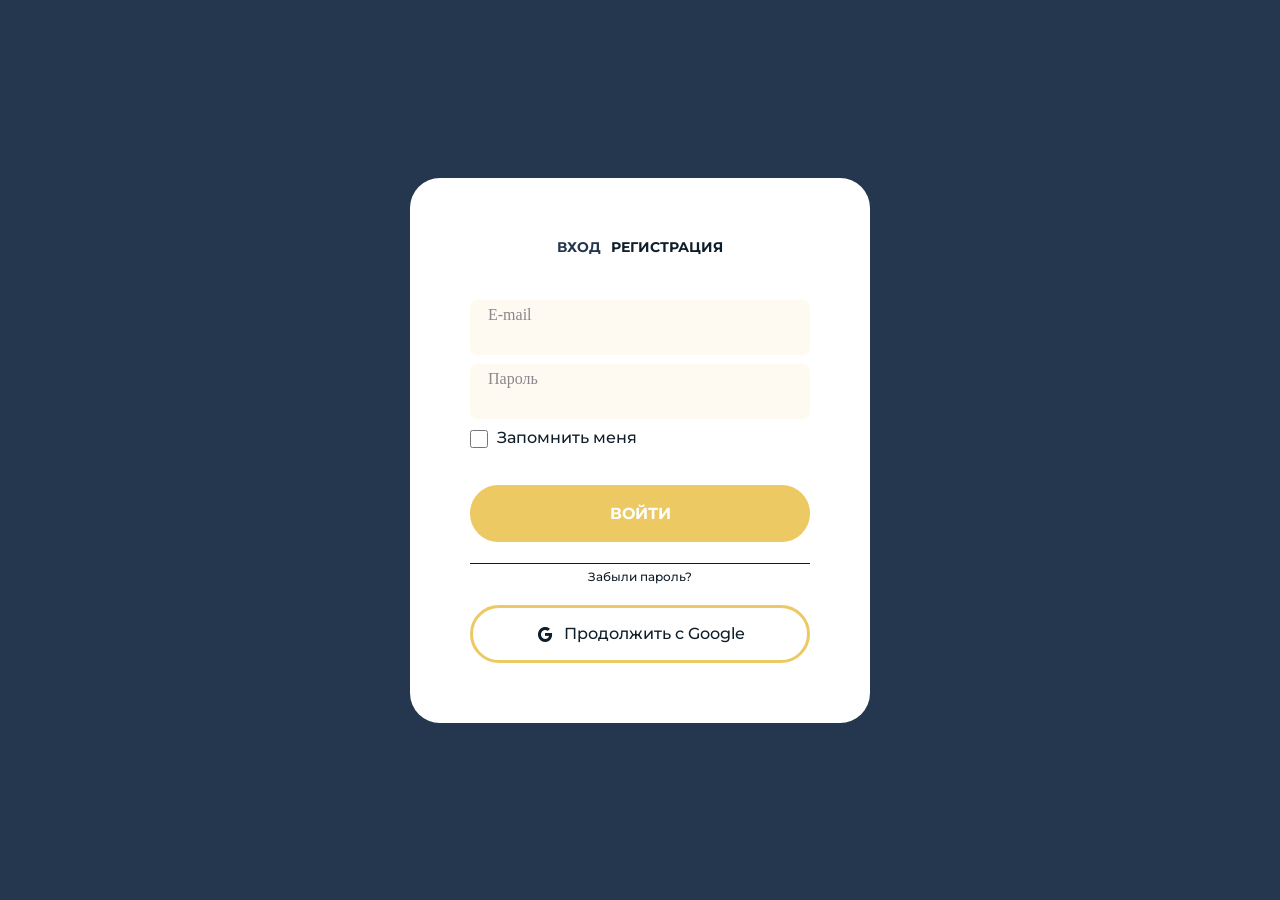
==== login.html @ 2642201b "first commit" ====
<!DOCTYPE html>
<html lang="ru">
<head>
    <meta charset="UTF-8">
    <meta name="viewport" content="width=device-width, initial-scale=1.0, viewport-fit=cover">

    <!-- Для iOS -->
    <meta name="apple-mobile-web-app-capable" content="yes">
    <meta name="apple-mobile-web-app-status-bar-style" content="black-translucent">
    
    <!-- Для Android -->
    <meta name="theme-color" content="#4C3D74" media="(prefers-color-scheme: light)">
    <meta name="theme-color" content="#4C3D74" media="(prefers-color-scheme: dark)">

    <title>Онлайн-интенсив по наращиванию ресниц</title>

    <!-- Favicon -->
    <link rel="icon" type="image/png" href="./images/icons/favicon-96x96.png" sizes="96x96" />
    <link rel="icon" type="image/svg+xml" href="./images/icons/favicon.svg" />
    <link rel="shortcut icon" href="./images/icons/favicon.ico" />
    <link rel="apple-touch-icon" sizes="180x180" href="./images/icons/apple-touch-icon.png" />
    <link rel="manifest" href="./images/icons/site.webmanifest" />

    <link href='https://unpkg.com/boxicons@2.1.4/css/boxicons.min.css' rel='stylesheet'>
    
    <link rel="stylesheet" href="css/style.css">
    <link rel="stylesheet" href="css/media.css">
</head>
<body>
    <form action="/submit" class="form" method="POST" novalidate>
        <div class="form__container">

            <div class="form__tabs">
                <a href="login.html" class="form__tab form__tab--active">Вход</a>
                <a href="registration.html" class="form__tab">Регистрация</a>
            </div>
                
            <div class="form__container--group">

                <div class="form__field">
                    <label for="email" class="label">E-mail</label>
                    <input type="email" id="email" name="email" required>
                </div>

                <div class="form__field">
                    <label for="password" class="label">Пароль</label>
                    <input type="password" id="password" name="password" required>
                </div>

                <label for="remember-me" class="remember__me"><input type="checkbox" id="remember-me" name="remember-me" required class="checkbox">Запомнить меня</label>
            </div>

            <button type="submit" class="btn__register">Войти</button>

            <hr class="hr">
            <a href="#" class="forgot__password">Забыли пароль?</a>

            <a href="#" class="btn__continue"><i class='bx bxl-google'></i>Продолжить с Google</a>
        </div>
    </form>
</body>
</html>
---- css/style.css ----
/* Сброс всех стилей, которые идут по умолчанию */
@import "./reset.css";

/* * {
    outline: 4px solid green !important;
} */

/* Объявление переменной root для свойств */
:root {
    --primary-color: #24374e;

    --primary-alternaite-color: #49605f;

    --secondary-color: #ffffff;

    --border-radius: 30px;

    --primary-color-button: #edc963;

    --primary-color-button-hover: #f2b300;

    --primary-color-button-dark: #af7d36;

    --transition: 0.3s ease;

    --prefers-color-scheme: #0f1e2b;

    --font-family: 'Montserrat', system-ui, sans-serif;

    --background-color-card: #fbf7ee;

    --background-color-footer: #1b2b3d;

    --input-color: #fffaf1;

    --border-radius-btn-register-login: 7px;

    --background-color--btn-register-login: #edc963;

    --text-dark: #24374e;

    --text-muted: #49605f;

    --text-gold: #edc963;

    --text-gold-dark: #af7d36;

    --text-light-gold: #f8ebbb;

    --line-color: rgba(36, 55, 78, 0.18);

    --line-color-light: rgba(255, 255, 255, 0.18);

    --shadow-soft: 0 10px 30px rgba(24, 36, 52, 0.14);

    --shadow-gold: 0 10px 25px rgba(237, 201, 99, 0.28);

    --gradient-gold: linear-gradient(135deg, #f2b300 0%, #edc963 45%, #af7d36 100%);

    --gradient-dark: linear-gradient(135deg, #24374e 0%, #49605f 100%);
    
    --gradient-title: linear-gradient(90deg, #fff3c4 0%, #edc963 42%, #af7d36 100%);
}

/* Подключение шрифта "Montserrat" */
@font-face {
	font-family: 'Montserrat';
	src: url('../fonts/Montserrat/Montserrat-Medium.woff2') format('woff2');
	font-weight: 500;
	font-style: normal;
	font-display: swap;
}

@font-face {
	font-family: 'Montserrat';
	src: url('../fonts/Montserrat/Montserrat-Bold.woff2') format('woff2');
	font-weight: 700;
	font-style: normal;
	font-display: swap;
}

/* Анимация загрузки */
.preloader {
    position: fixed;
    top: 0;
    left: 0;
    width: 100%;
    height: 100%;
    background: var(--gradient-dark);
    display: flex;
    justify-content: center;
    align-items: center;
    z-index: 9999;
    animation: fadeOut 0.5s ease-in-out 4s forwards;

    touch-action: none;
}

/* Контейнер */
.mascara-container {
    position: relative;
    width: 150px;
    height: 200px;
}

/* Флакон туши */
.mascara-bottle {
    position: absolute;
    bottom: 0;
    left: 50%;
    transform: translateX(-50%);
    width: 80px;
    height: 120px;
    border-radius: 10px;
    background: linear-gradient(45deg, #24374e, #1b2b3d);
    box-shadow: 0 5px 15px rgba(0, 0, 0, 0.3), inset 0 -10px 20px rgba(255, 255, 255, 0.08);
}

/* Крышка туши */
.mascara-cap {
    position: absolute;
    bottom: 120px;
    left: 50%;
    transform: translateX(-50%);
    width: 60px;
    height: 25px;
    background: var(--gradient-gold);
    border-radius: 5px;
    box-shadow: 0 3px 10px rgba(0, 0, 0, 0.2);
}

/* Щёточка */
.mascara-brush {
    position: absolute;
    bottom: 145px;
    left: 50%;
    transform: translateX(-50%);
    z-index: 10;
    animation: brushMove 3s ease-in-out infinite;
}

/* Держатель щёточки (черная палочка) */
.brush-handle {
    width: 8px;
    height: 80px;
    background: #000000;
    border-radius: 4px;
    position: relative;
}

/* Сама щёточка (белая) */
.brush-head {
    position: absolute;
    bottom: -15px;
    left: 50%;
    transform: translateX(-50%);
    width: 25px;
    height: 30px;
    background: linear-gradient(to bottom, var(--secondary-color), #f0f0f0);
    border-radius: 50% 50% 0 0;
    clip-path: polygon(0 0, 100% 0, 100% 100%, 50% 85%, 0 100%);
    box-shadow: 0 3px 10px rgba(0, 0, 0, 0.2);
}

/* Ворсинки щёточки */
.brush-bristles {
    position: absolute;
    bottom: -20px;
    left: 50%;
    transform: translateX(-50%);
    width: 20px;
    height: 15px;
    background: var(--secondary-color);
    border-radius: 50% 50% 0 0;
}

/* Анимация движения щёточки */
@keyframes brushMove {
    0% {
        transform: translateX(-50%) translateY(0) rotate(0deg);
    }
    20% {
        transform: translateX(-50%) translateY(-40px) rotate(-5deg);
    }
    35% {
        transform: translateX(-50%) translateY(-20px) rotate(2deg);
    }
    50% {
        transform: translateX(-50%) translateY(-35px) rotate(-3deg);
    }
    65% {
        transform: translateX(-50%) translateY(-15px) rotate(1deg);
    }
    80% {
        transform: translateX(-50%) translateY(-60px) rotate(0deg);
    }
    100% {
        transform: translateX(-50%) translateY(-60px) rotate(0deg);
    }
}

/* Капли туши */
.mascara-drops {
    position: absolute;
    bottom: 50px;
    left: 50%;
    transform: translateX(-50%);
    width: 60px;
    height: 40px;
}

.drop {
    position: absolute;
    width: 8px;
    height: 12px;
    background: #edc963;
    border-radius: 50%;
    opacity: 0;
}

.drop:nth-child(1) {
    left: 10px;
    animation: dropFall 2s ease-in-out infinite;
}

.drop:nth-child(2) {
    left: 25px;
    animation: dropFall 2s ease-in-out 0.5s infinite;
}

.drop:nth-child(3) {
    left: 40px;
    animation: dropFall 2s ease-in-out 1s infinite;
}

@keyframes dropFall {
    0% {
        opacity: 0;
        transform: translateY(-20px);
    }
    30% {
        opacity: 1;
        transform: translateY(0);
    }
    70% {
        opacity: 0.5;
        transform: translateY(20px);
    }
    100% {
        opacity: 0;
        transform: translateY(40px);
    }
}

/* Текст загрузки */
.loading-text {
    position: absolute;
    bottom: -50px;
    left: 50%;
    transform: translateX(-50%);
    color: #3fa9f5;
    text-shadow: 0 0 8px rgba(63, 169, 245, 0.5);
    font-size: 16px;
    opacity: 0;
    animation: textAppear 2s ease-in-out 1s forwards;
    font-family: var(--font-family);
    white-space: nowrap;
    width: auto;
}

@keyframes textAppear {
    0% {
        opacity: 0;
        transform: translateX(-50%) translateY(10px);
    }
    100% {
        opacity: 1;
        transform: translateX(-50%) translateY(0);
    }
}

/* Исчезновение прелоадера */
@keyframes fadeOut {
    to {
        opacity: 0;
        visibility: hidden;
    }
}

/* Контент сайта */
.content {
    opacity: 0;
    animation: fadeIn 0.5s ease-in-out 4.5s forwards;
}

@keyframes fadeIn {
    to { opacity: 1; }
}

/* Общие стили для всей страницы */
html.no-scroll,
body.no-scroll {
    overflow: hidden;
    height: 100%;
}

body {
    overflow-x: hidden;
    -webkit-touch-callout: none; /* iOS Safari */
    -webkit-user-select: none;   /* Safari */
    -khtml-user-select: none;    /* Konqueror HTML */
    -moz-user-select: none;      /* Firefox */
    -ms-user-select: none;       /* Internet Explorer/Edge */
    user-select: none;           /* Non-prefixed version */
}

input, textarea {
    -webkit-user-select: text;
    -moz-user-select: text;
    -ms-user-select: text;
    user-select: text;
}

html {
    scroll-behavior: smooth;
    scroll-padding-top: 100px;
}

.container {
    max-width: 1200px;
    margin: 0 auto;
    padding: 0 15px;
    width: 100%;
    position: relative;
    box-sizing: border-box;
}

/* БУРГЕР-МЕНЮ (БАЗОВЫЕ СТИЛИ) */
.burger-menu {
    display: none;
    background: transparent;
    border: none;
    cursor: pointer;
    padding: 0;
    width: 40px;
    height: 40px;
    position: relative;
    z-index: 1001;
}

.burger-icon {
    position: absolute;
    top: 50%;
    left: 50%;
    transform: translate(-50%, -50%);
    transition: var(--transition);
    fill: var(--secondary-color);
}

/* Иконка закрытия скрыта по умолчанию */
.close-icon {
    opacity: 0;
    visibility: hidden;
}

/* Когда меню открыто - показан крестик, а бургер скрыт */
.burger-menu.active .menu-icon {
    opacity: 0;
    visibility: hidden;
}

.burger-menu.active .close-icon {
    opacity: 1;
    visibility: visible;
}

/* Тёмная тема без JS
@media (prefers-color-scheme: dark) {
    body {
        background-color: var(--prefers-color-scheme);
        color: var(--secondary-color);
    }
} */

/* Фоны под шапку и баннер */
.background-image {
    display: none;
}

.header::before,
.banner::before {
    content: '';
    position: absolute;
    top: 0;
    left: 0;
    width: 100%;
    height: 100%;
    z-index: -1;
    background-image: url('../images/main/main_URAZA_BAIRAM/background_main_Uraza_Bairam.png');
    background-size: cover;
    background-position: center;
    background-repeat: no-repeat;
}

/* Шапка */
.header {
    padding-top: 105px;
    background-color: transparent;
}

.header__wrapper {
    display: flex;
    align-items: center;
    justify-content: space-between;
}

.logo {
    font-family: var(--font-family);
    font-weight: 700;
    font-size: 14px;
    line-height: 19px;
    background: linear-gradient(135deg, #FF8C42, #FFD700);
    -webkit-background-clip: text;
    background-clip: text;
    color: transparent;
    text-transform: uppercase;
    cursor: pointer;
    transition: var(--transition);
}

.logo:hover {
    background: linear-gradient(90deg, #1f67b9 0%, #4a9bc4 50%, #4fddd4 100%);
    -webkit-background-clip: text;
    -webkit-text-fill-color: transparent;
}

.nav__menu {
    display: flex;
    align-items: center;
    column-gap: 27px;
    list-style-type: none;
}

.nav__item {
    font-family: var(--font-family);
    font-weight: 700;
    font-size: 14px;
    background: linear-gradient(135deg, #FF8C42, #FFD700);
    -webkit-background-clip: text;
    background-clip: text;
    color: transparent;
    text-transform: uppercase;
    transition: var(--transition);
    cursor: pointer;
}

.nav__item:hover {
    background: linear-gradient(90deg, #1f67b9 0%, #4a9bc4 50%, #4fddd4 100%);
    -webkit-background-clip: text;
    -webkit-text-fill-color: transparent;
}

/* Главный экран */
.banner {
    padding-top: 103px;
    background-color: transparent;
}

.banner__mini--title {
    font-family: var(--font-family);
    font-weight: 700;
    font-size: 20px;
    background: linear-gradient(135deg, #FF8C42, #FFD700);
    -webkit-background-clip: text;
    background-clip: text;
    color: transparent;
    text-transform: uppercase;
}

.banner__title {
    font-family: var(--font-family);
    font-weight: 700;
    font-size: 50px;
    line-height: 66px;
    background: linear-gradient(90deg, #1f67b9 0%, #4a9bc4 50%, #4fddd4 100%);
    -webkit-background-clip: text;
    -webkit-text-fill-color: transparent;
    text-transform: uppercase;
    max-width: 761px;
    margin-top: 19px;
}

.banner__desc {
    font-family: var(--font-family);
    font-weight: 700;
    font-size: 20px;
    line-height: 150%;
    color: #3fa9f5;
    text-shadow: 0 0 8px rgba(63, 169, 245, 0.5);
    margin-top: 29px;
    max-width: 485px;
    text-transform: uppercase;
}

.btn__container {
    display: flex;
	align-items: center;
	column-gap: 24px;
    margin-top: 44px;
    padding-bottom: 182px;
}

.button {
    background: var(--gradient-gold);
    border-radius: var(--border-radius);
    padding: 20px 65px;
    font-family: var(--font-family);
    font-size: 16px;
    font-weight: 700;
    color: var(--primary-color);
    text-transform: uppercase;
    transition: var(--transition);
    border: 3px solid var(--primary-color-button);
    box-shadow: var(--shadow-gold);
    text-align: center;
}

.button:hover {
    background: transparent;
    color: var(--text-gold);
    border-color: var(--text-gold);
    box-shadow: 0 0 20px rgba(237, 201, 99, 0.18), inset 0 0 14px rgba(237, 201, 99, 0.08);
    text-shadow: 0 0 6px rgba(237, 201, 99, 0.18);
}

.btn {
    border-radius: var(--border-radius);
    background-color: transparent;
    color: var(--text-gold);
    padding: 20px 65px;
    font-weight: 700;
    font-family: var(--font-family);
    font-size: 16px;
    border: 3px solid var(--text-gold);;
    text-transform: uppercase;
    transition: var(--transition);
    text-align: center;
}

.btn:hover {
    background: var(--gradient-gold);
    color: var(--primary-color);
    border-color: transparent;
    box-shadow: var(--shadow-gold);
}

.images {
    position: absolute;
    right: 0;
    top: -47px;
    width: 373px;
    max-width: 100%;
    z-index: 2;
    transition: transform var(--transition);
    cursor: pointer;
}

.images:hover {
    transform: scale(1.1);
}

/* Для кого? */
.for-whom {
    padding-top: 167px;
}

.for-whom__title {
    font-family: var(--font-family);
    font-size: 50px;
    font-weight: 700;
    text-align: center;
    text-transform: uppercase;
    color: var(--primary-alternaite-color);
    margin-bottom: 46px;
}

.for-whom__content--item {
    display: flex;
    justify-content: center;
    column-gap: 26px;
    margin-top: 46px;
    margin-bottom: 43px;
}

/* Обертка для карточки чтобы изображение не обрезалось */
.for-whom__card-wrapper {
    position: relative;
    margin-left: 42px;
}

.for-whom__card {
    background: var(--background-color-card);
    border: 3px solid var(--primary-color);
    border-radius: var(--border-radius);
    width: 341px;
    min-height: 138px;
    padding: 20px 20px 20px 60px;
    position: relative;
    display: flex;
    align-items: center;
}

.for-whom__card--between {
    display: flex;
    align-items: center;
    gap: 15px;
    width: 100%;
}

.for-whom__images {
    width: 84px;
    height: 84px;
    position: absolute;
    left: -42px;
    top: 45%;
    transform: translateY(-50%);
    z-index: 2;
}

.for-whom__desc {
    color: var(--primary-color);
    font-size: 16px;
    font-family: var(--font-family);
    line-height: 130%;
    text-transform: uppercase;
    margin: 0;
    padding-left: 5px;
    width: 100%;
}

.for-whom__span {
    color: var(--primary-color);
    font-weight: 700;
}

.for-whom__content--items {
    display: flex;
    align-items: center;
    column-gap: 33px;
    position: relative;
    padding-bottom: 180px;
}

.for-whom__text {
    font-family: var(--font-family);
    font-weight: 700;
    font-size: 20px;
    line-height: 150%;
    color: var(--primary-color);
    text-transform: uppercase;
    width: 511px;
}

.button__for-whom {
    background-color: var(--primary-color-button);
    border-radius: var(--border-radius);
    padding: 20px 65px;
    font-family: var(--font-family);
    font-size: 16px;
    font-weight: 700;
    color: var(--secondary-color);
    text-transform: uppercase;
    transition: var(--transition);
    border: 3px solid var(--primary-color-button);
    text-align: center;
}

.button__for-whom:hover {
    background-color: transparent;
    color: var(--primary-color-button);
    border-color: var(--primary-color-button);
    box-shadow: 0 5px 15px rgba(163, 135, 196, 0.4);
}

.super__woman--images {
    position: absolute;
    right: 0;
    top: 1px;
    width: 243px;
    height: 243px;
}

/* Что будет на интенсиве? */
.program {
    background-color: var(--primary-color);
    padding-top: 168px;
}

.program__content--title {
    color: var(--secondary-color);
    font-family: var(--font-family);
    font-size: 50px;
    text-align: center;
    text-transform: uppercase;
    font-weight: 700;
    margin-bottom: 38px;
}

.program__content--menu {
    display: grid;
    grid-template-columns: repeat(3, 1fr);
    gap: 30px;
    justify-content: center;
}

.program__content--list {
    display: flex;
    align-items: center;
    gap: 23px;
    min-width: 0;
}

.program__images {
    width: 58px;
    height: 58px;
    flex-shrink: 0;
    transition: var(--transition);
    cursor: pointer;
}

.program__images:hover {
    transform: scale(1.1);
}

.program__desc {
    font-size: 16px;
    line-height: 150%;
    color: var(--secondary-color);
    font-weight: 500;
    font-family: var(--font-family);
    text-transform: uppercase;
    margin: 0;
}

.program__span {
    font-size: 16px;
    line-height: 150%;
    color: var(--secondary-color);
    font-weight: 700;
    font-family: var(--font-family);
    text-transform: uppercase;
}

/* О Юлии Ворман */
.about {
    padding-top: 146px;
    background-color: var(--primary-color);
}

.about__title {
    font-family: var(--font-family);
    font-weight: 700;
    font-size: 50px;
    color: var(--secondary-color);
    text-align: center;
    text-transform: uppercase;
    margin-bottom: 31px;
}

.about__text {
    width: 673px;
    text-transform: uppercase;
    font-family: var(--font-family);
    font-weight: 500;
    font-size: 16px;
    line-height: 150%;
    color: var(--secondary-color);
    margin-bottom: 38px;
}

.about__text--span {
    font-weight: 700;
}

.about__text--item {
    width: 666px;
    text-transform: uppercase;
    font-family: var(--font-family);
    font-weight: 500;
    font-size: 16px;
    line-height: 150%;
    color: var(--secondary-color);
    margin-bottom: 20px;
}

.about__text--item--span {
    font-weight: 700;
}

/* Стили для индикаторов - Уменьшено расстояние между колонками */
.indicators {
    display: flex;
    flex-direction: column;
    gap: 20px;
    margin-bottom: 18px;
}

.row {
    display: flex;
    justify-content: space-between;
    width: 59%;
}

.indicator {
    flex: 0 1 49%;
}

.indicator_title {
    margin-bottom: 7px;
    font-family: var(--font-family);
    font-weight: 700;
    font-size: 50px;
    line-height: 66px;
    color: var(--secondary-color);
}

.indicator_text {
    text-transform: uppercase;
    font-family: var(--font-family);
    font-weight: 500;
    font-size: 16px;
    line-height: 150%;
    color: var(--secondary-color);
}

.about__text--footer {
    font-family: var(--font-family);
    font-weight: 500;
    font-size: 16px;
    line-height: 150%;
    color: var(--secondary-color);
    width: 645px;
    text-transform: uppercase;
    padding-bottom: 176px;
}

.about__text--footer--span {
    font-weight: 700;
}

.about__main--images {
    position: absolute;
    right: 100px;
    top: 122px;
    width: 349px;
    height: 451px;
    border-radius: var(--border-radius);
}

/* Лист уроков интенсива */
.list__lessons {
    padding-top: 168px;
}

.list__lessons--title {
    font-family: var(--font-family);
    font-weight: 700;
    font-size: 50px;
    color: var(--primary-alternaite-color);
    text-transform: uppercase;
    text-align: center;
    margin-bottom: 46px;
}

.accordion-item1 {
    border-bottom: 3px solid var(--primary-color);
}

.accordion {
    width: 100%;
    padding-bottom: 50px;
}

.accordion-item {
    border-bottom: 3px solid var(--primary-color);
}

.accordion-toggle {
    display: none;
}

.accordion-label {
    display: flex;
    justify-content: space-between;
    align-items: center;
    padding-top: 20px;
    padding-bottom: 20px;
    padding-left: 0;
    padding-right: 8px;
    cursor: pointer;
    transition: background-color 0.3s;
}

.accordion-label:hover {
    background-color: transparent !important;
}

.lesson-title {
    font-size: 18px;
    font-weight: 500;
    color: var(--primary-color);
    font-family: var(--font-family);
    text-transform: uppercase;
}

.icon {
    position: relative;
    width: 20px;
    height: 20px;
    flex-shrink: 0;
    margin-left: 15px;
}

.icon::before, .icon::after {
    content: '';
    position: absolute;
    background-color: var(--primary-color);
    transition: var(--transition);
}

/* Горизонтальная линия плюса */
.icon::before {
    top: 50%;
    left: 0;
    width: 100%;
    height: 2px;
    transform: translateY(-50%);
}

/* Вертикальная линия плюса */
.icon::after {
    top: 0;
    left: 50%;
    width: 2px;
    height: 100%;
    transform: translateX(-50%);
}

/* Анимация при открытии - превращение плюса в минус */
.accordion-toggle:checked + .accordion-label .icon::after {
    transform: translateX(-50%) rotate(90deg);
    opacity: 0;
}

.accordion-toggle:checked + .accordion-label .icon::before {
    transform: translateY(-50%) rotate(180deg);
}

.accordion-content {
    max-height: 0;
    overflow: hidden;
    padding: 0 25px;
    transition: max-height 0.4s ease, padding 0.4s ease;
    background-color: transparent !important;
    font-size: 15px;
    line-height: 1.6;
    color: var(--primary-color);
}

/* Когда аккордеон открыт */
.accordion-toggle:checked ~ .accordion-content {
    max-height: 300px;
    padding: 5px 25px 20px;
}

.content-wrapper {
    padding: 5px 0;
}

.list__lessons__content--items {
    display: flex;
    align-items: center;
    column-gap: 40px;
    position: relative;
    padding-bottom: 180px;
}

.list__lessons__desc {
    font-family: var(--font-family);
    font-weight: 700;
    font-size: 20px;
    line-height: 150%;
    color: var(--primary-color);
    width: 350px;
}

.lesson--title--number {
    font-weight: 700;
}

/* Тарифы */
.pricing {
    background-color: var(--primary-color);
    padding-top: 168px;
}

.pricing__title {
    font-family: var(--font-family);
    font-weight: 700;
    font-size: 50px;
    text-align: center;
    color: var(--secondary-color);
    text-transform: uppercase;
    margin-bottom: 46px;
}

.pricing__content__card--wrapper {
    display: flex;
    justify-content: center;
    column-gap: 38px;
}

.pricing__content--card {
    background-color: var(--background-color-card);
    border-radius: var(--border-radius);
    width: 375px;
    padding: 57px 30px 0 36px;
    position: relative;
}

.pricing__content__card--title {
    font-family: var(--font-family);
    font-weight: 700;
    font-size: 16px;
    color: var(--primary-color);
    text-transform: uppercase;
    margin-bottom: 15px;
}

.pricing__content--desc {
    font-family: var(--font-family);
    font-weight: 500;
    font-size: 15px;
    line-height: 150%;
    text-transform: uppercase;
    color: var(--primary-color);
    margin-bottom: 8px;
    display: flex;
    gap: 8px;
}

.pricing__content--span {
    font-weight: 700;
    font-size: 25px;
    flex-shrink: 0;
}

.pricing__content--duration {
    font-family: var(--font-family);
    font-weight: 700;
    font-size: 16px;
    color: var(--primary-color);
    text-transform: uppercase;
    margin-top: 18px;
    margin-bottom: 8px;
}

.pricing__content--condition {
    display: inline-block;
    font-family: var(--font-family);
    font-weight: 500;
    font-size: 12px;
    color: var(--primary-color);
    text-transform: uppercase;
    margin: 0;
    margin-right: 50px;
    text-align: center;
    margin-bottom: 47px;
}

.pricing__content__condition--span {
    font-weight: 700;
}

.pricing__content--price {
    display: inline-block;
    font-family: var(--font-family);
    font-weight: 700;
    font-size: 16px;
    color: var(--primary-color);
    margin: 0;
    text-align: center;
}

.pricing__content--button {
    background-color: var(--primary-color-button);
    border-radius: var(--border-radius);
    padding: 20px 75px;
    font-family: var(--font-family);
    font-size: 16px;
    font-weight: 700;
    color: var(--secondary-color);
    text-transform: uppercase;
    transition: var(--transition);
    border: 3px solid var(--primary-color-button);
    margin-left: 10px;
}

.pricing__content--button:hover {
    border: 3px solid var(--primary-color);
    background-color: var(--primary-color-button);
    color: var(--secondary-color);
    border-color: var(--primary-color-button);
    box-shadow: 0 0 15px rgba(163, 135, 196, 0.6), inset 0 0 15px rgba(163, 135, 196, 0.1);
    text-shadow: 0 0 5px rgba(163, 135, 196, 0.3);
}

.pricing__content--images {
    position: absolute;
    top: -40px;
    left: 275px;
    width: 128px;
    height: 128px;
    object-fit: cover;
    transition: var(--transition);
    cursor: pointer;
}

.pricing__content--images:hover {
    transform: scale(1.1) rotate(5deg);
}

.pricing__content--stories {
    padding-top: 100px;
    padding-bottom: 177px;
    display: flex;
    column-gap: 30px;
    align-items: center;
}

.pricing__content__images--gift {
    width: 67px;
    height: 67px;
    transition: var(--transition);
    cursor: pointer;
}

.pricing__content__images--gift:hover {
    transform: scale(1.1);
}

.pricing__content__stories--text {
    width: 570px;
    font-family: var(--font-family);
    font-weight: 700;
    font-size: 16px;
    line-height: 150%;
    color: var(--secondary-color);
    text-transform: uppercase;
}

.btn__stories {
    border: 4px solid var(--primary-color-button);
    background-color: transparent;
    color: var(--secondary-color);
    padding: 20px 40px;
    text-align: center;
    border-radius: var(--border-radius);
    text-transform: uppercase;
    font-size: 16px;
    font-family: var(--font-family);
    font-weight: 700;
    width: 245px;
    transition: var(--transition);
}

.btn__stories:hover {
    background-color: var(--primary-color-button);
    color: var(--secondary-color);
    border-color: var(--primary-color-button);
    box-shadow: 0 5px 15px rgba(163, 135, 196, 0.4);
}

.short__name {
    text-transform: uppercase;
    color: var(--secondary-color);
    font-size: 16px;
    font-weight: 700;
    font-family: var(--font-family);
    transition: var(--transition);
    margin-left: 44px;
    text-decoration: none;
}

.short__name:hover {
    color: var(--primary-color-button);
}

/* А такие вопросы могут возникнуть у вас */
.questions {
    padding-top: 156px;
}

.questions__title {
    font-family: var(--font-family);
    font-weight: 700;
    font-size: 50px;
    color: var(--primary-alternaite-color);
    text-align: center;
    text-transform: uppercase;
    margin-bottom: 46px;
}

.questions__accordion {
    width: 100%;
    padding-bottom: 69px;
}

.accordion-item1 {
    border-bottom: 3px solid var(--primary-color);
}

.accordion-item {
    border-bottom: 3px solid var(--primary-color);
}

.accordion-toggle {
    display: none;
}

.accordion-label {
    display: flex;
    justify-content: space-between;
    align-items: center;
    padding-top: 20px;
    padding-bottom: 20px;
    padding-left: 0;
    padding-right: 8px;
    cursor: pointer;
    transition: background-color 0.3s;
}

.accordion-label:hover {
    background-color: transparent !important;
}

.question-title {
    font-size: 18px;
    font-weight: 500;
    color: var(--primary-color);
    font-family: var(--font-family);
    text-transform: uppercase;
}

.icon {
    position: relative;
    width: 20px;
    height: 20px;
    flex-shrink: 0;
    margin-left: 15px;
}

.icon::before, .icon::after {
    content: '';
    position: absolute;
    background-color: var(--primary-color);
    transition: var(--transition);
}

/* Горизонтальная линия плюса */
.icon::before {
    top: 50%;
    left: 0;
    width: 100%;
    height: 2px;
    transform: translateY(-50%);
}

/* Вертикальная линия плюса */
.icon::after {
    top: 0;
    left: 50%;
    width: 2px;
    height: 100%;
    transform: translateX(-50%);
}

/* Анимация при открытии - превращение плюса в минус */
.accordion-toggle:checked + .accordion-label .icon::after {
    transform: translateX(-50%) rotate(90deg);
    opacity: 0;
}

.accordion-toggle:checked + .accordion-label .icon::before {
    transform: translateY(-50%) rotate(180deg);
}

/* Когда аккордеон открыт */
.accordion-toggle:checked ~ .accordion-content {
    max-height: 300px;
    padding: 5px 25px 20px;
}

.accordion-content {
    max-height: 0;
    overflow: hidden;
    padding: 0 25px;
    transition: max-height 0.4s ease, padding 0.4s ease;
    background-color: var(--secondary-color);
    font-size: 15px;
    line-height: 1.6;
    color: var(--primary-color);
}

.content-wrapper {
    padding: 5px 0;
}

.bx.bxl-telegram {
    color: var(--text-dark);
    font-size: 50px;
    cursor: pointer;
    transition: var(--transition);
}

.bx.bxl-telegram:hover {
    color: var(--text-gold-dark);
}

.questions__text {
    font-family: var(--font-family);
    font-weight: 700;
    font-size: 20px;
    line-height: 150%;
    color: var(--primary-color);
    text-transform: uppercase;
    width: 399px;
}

/* Подвал */
.footer {
    padding-top: 125px;
    padding-bottom: 109px;
    background-color: var(--background-color-footer);
    width: 100%;
    position: relative;
}

.footer__content {
    display: flex;
    align-items: flex-start;
    justify-content: space-between;
    position: relative;
}

.footer__content--item {
    flex: 1;
}

.footer__logo {
    font-family: var(--font-family);
    font-weight: 700;
    font-size: 16px;
    color: var(--secondary-color);
    text-transform: uppercase;
    cursor: pointer;
    transition: var(--transition);
}

.footer__logo:hover {
    color: var(--primary-color-button);
}

.inn {
    font-family: var(--font-family);
    font-weight: 700;
    font-size: 16px;
    color: var(--secondary-color);
    text-transform: uppercase;
    margin-top: 8px;
    margin-bottom: 8px;
}

.ORRNIP {
    font-family: var(--font-family);
    font-weight: 700;
    font-size: 16px;
    color: var(--secondary-color);
    text-transform: uppercase;
    line-height: 1.4;
}

/* Центральный блок */
.footer__center {
    position: absolute;
    left: 50%;
    top: 75%;
    transform: translate(-50%, -50%);
    display: flex;
    flex-direction: column;
    align-items: center;
    gap: 20px;
}

/* Стрелка вверх */
.up__button {
    cursor: pointer;
}

.up__link {
    text-decoration: none;
    color: var(--secondary-color);
    display: block;
    transition: var(--transition);
}

.bx.bx-up-arrow-alt {
    font-size: 80px;
    transition: var(--transition);
}

.up__link:hover .bx.bx-up-arrow-alt {
    color: var(--text-gold);
    transform: scale(1.08);
}

/* Иконки соцсетей */
.social__icons {
    display: flex;
    gap: 10px;
    justify-content: center;
}

.social__icons a {
    display: flex;
    align-items: center;
    justify-content: center;
    width: 40px;
    height: 40px;
    border-radius: 50%;
    background-color: rgba(255, 255, 255, 0.08);
    border: 1px solid rgba(237, 201, 99, 0.16);
    transition: var(--transition);
}

.social__icons a:hover {
    background: var(--gradient-gold);
    transform: scale(1.08);
}

.social__icons i {
    font-size: 20px;
    color: var(--secondary-color);
}

.social__icons svg {
    width: 20px;
    height: 20px;
}

/* Правый блок */
.footer__contracts {
    display: flex;
    flex-direction: column;
    align-items: flex-end;
    gap: 8px;
}

.political__confidencial, .oferta, .hire__me {
    font-family: var(--font-family);
    font-weight: 700;
    font-size: 16px;
    color: var(--secondary-color);
    text-transform: uppercase;
    transition: var(--transition);
}

.political__confidencial:hover, .oferta:hover, .hire__me:hover {
    color: var(--primary-color-button);
}

.social__icons {
    display: flex;
    align-items: center;
}

/* Форма входа и регистрации */
.form {
    min-height: 100vh;
    display: flex;
    align-items: center;
    justify-content: center;
    background-color: var(--primary-color);
}

.form__container {
    display: flex;
    justify-content: center;
    padding: 60px;
    background-color: var(--secondary-color);
    border-radius: var(--border-radius);
    width: 100%;
    max-width: 460px;
    margin: 0 20px;
    flex-direction: column;
}

.form__tabs {
    display: flex;
    column-gap: 10px;
    margin-bottom: 44px;
    justify-content: center;
}

.form__tab {
    font-family: var(--font-family);
    font-weight: 700;
    font-size: 14px;
    text-transform: uppercase;
    color: var(--prefers-color-scheme);
    cursor: pointer;
    transition: var(--transition);
}

.form__tab:hover {
    color: var(--primary-color);
}

.form__tab--active {
    color: var(--primary-color);
}

.form__container--group {
    display: flex;
    flex-direction: column;
    gap: 9px;
}

.form__field {
    background-color: var(--input-color);
    border-radius: var(--border-radius-btn-register-login);
    padding: 2px 0 8px 16px;
    border: 2px solid transparent;
    transition: var(--transition);
}

.form__field input {
    width: 100%;
    border: none;
    background: transparent;
    outline: none;
    font-family: var(--font-family);
    font-size: 16px;
}

.form__field:focus-within {
    border-color: var(--primary-color-button);
}

.label {
    display: flex;
    margin: 2px 0;
    opacity: 0.6;
    color: #403A4B;
}

.btn__register {
    background-color: var(--primary-color-button);
    border-radius: var(--border-radius);
    padding: 16px;
    font-family: var(--font-family);
    font-size: 16px;
    font-weight: 700;
    color: var(--secondary-color);
    text-transform: uppercase;
    transition: var(--transition);
    border: 3px solid var(--primary-color-button);
    text-align: center;
    width: 100%;
    margin-bottom: 21px;
    margin-top: 37px;
    cursor: pointer;
}

.btn__register:hover {
    border: 3px solid var(--primary-color-button);
    background-color: var(--primary-color-button);
    color: var(--secondary-color);
    border-color: var(--primary-color-button);
    box-shadow: 0 0 15px rgba(163, 135, 196, 0.6), inset 0 0 15px rgba(163, 135, 196, 0.1);
    text-shadow: 0 0 5px rgba(163, 135, 196, 0.3);
}

.hr {
    border-bottom: 1px solid var(--prefers-color-scheme);
}

.btn__continue {
    display: flex;
    align-items: center;
    justify-content: center;
    column-gap: 9px;
    background: transparent;
    border-radius: var(--border-radius);
    border: 3px solid var(--primary-color-button);
    padding: 16px;
    color: var(--prefers-color-scheme);
    font-family: var(--font-family);
    font-weight: 500;
    margin-top: 21px;
    transition: var(--transition);
    width: 100%;
}

.btn__continue:hover {
    background-color: var(--primary-color-button);
    color: var(--secondary-color);
    border: 3px solid var(--primary-color-button);
}

.bx.bxl-google {
    font-size: 20px;
}

/* Для входа в аккаунт */
.remember__me {
    display: flex;
    align-items: center;
    column-gap: 9px;
    cursor: pointer;
    font-family: var(--font-family);
    color: var(--prefers-color-scheme);
}

.checkbox {
    width: 18px;
    height: 18px;
}

.forgot__password {
    text-align: center;
    text-decoration: none;
    color: var(--prefers-color-scheme);
    font-size: 12px;
    margin-top: 5px;
    font-family: var(--font-family);
    font-weight: 500;
}

.forgot__password:hover {
    color: var(--primary-color);
}

/* Для предзаписи */
.form__tabs-recording--title {
    text-align: center;
    font-size: 18px;
    margin-bottom: 44px;
    font-family: var(--font-family);
    font-weight: 700;
    text-transform: uppercase;
}

.remembers__me {
    display: flex;
    align-items: center;
    column-gap: 9px;
    cursor: pointer;
    font-family: var(--font-family);
    color: var(--prefers-color-scheme);
    margin-top: 21px;
}

.checkbox {
    width: 18px;
    height: 18px;
    min-width: 16px;
    margin-top: 2px;
    accent-color: var(--primary-color-button);
}

.btn__pre--recording {
    background-color: var(--primary-color-button);
    border-radius: var(--border-radius);
    padding: 20px 65px;
    font-family: var(--font-family);
    font-size: 16px;
    font-weight: 700;
    color: var(--secondary-color);
    text-transform: uppercase;
    transition: var(--transition);
    border: 3px solid var(--primary-color-button);
    text-align: center;
    width: 100%;
    margin-top: 37px;
}

.btn__pre--recording:hover {
    background-color: transparent;
    color: var(--primary-color-button);
    border-color: var(--primary-color-button);
    box-shadow: 0 5px 15px rgba(163, 135, 196, 0.4);
}

/* Файлы Cookie */
.cookie-toggle {
    display: none;
}

.cookie-toggle:checked ~ .cookie__notifications {
    display: none;
}

.cookie__notifications {
    position: fixed;
    bottom: 20px;
    left: 50%;
    transform: translateX(-50%);
    width: 100%;
    max-width: 600px;
    background: var(--gradient-dark);
    border: 3px solid rgba(237, 201, 99, 0.3);
    border-radius: var(--border-radius);
    padding: 20px;
    box-shadow: 0 10px 35px rgba(0, 0, 0, 0.22);
    z-index: 10000;

    opacity: 0;
    transform: translateX(-50%) translateY(100px);
    
    animation: slideInUp 0.5s ease-out 4.5s forwards;
}

@keyframes slideInUp {
    to {
        opacity: 1;
        transform: translateX(-50%) translateY(0);
    }
}

.cookie__content {
    display: flex;
    align-items: center;
    gap: 24px;
}

.cookie__text {
    margin: 0;
    font-family: var(--font-family);
    font-weight: 500;
    font-size: 16px;
    color: var(--secondary-color);
    line-height: 1.4;
}

.bx.bxs-cookie {
    font-size: 64px;
    cursor: pointer;
    transition: var(--transition);
}

.bx.bxs-cookie:hover {
    transform: scale(1.1) rotate(10deg);
}

.cookie__container--label {
    display: flex;
	align-items: center;
	column-gap: 24px;
    margin-top: 24px;
}

.cookie__accept {
    background-color: var(--primary-color-button);
    border-radius: var(--border-radius);
    padding: 8px 16px;
    font-family: var(--font-family);
    font-size: 16px;
    font-weight: 700;
    color: var(--secondary-color);
    text-transform: uppercase;
    transition: var(--transition);
    border: 3px solid var(--primary-color-button);
    text-align: center;
}

.cookie__accept:hover {
    border: 3px solid var(--primary-color-button);
    background-color: transparent;
    color: var(--secondary-color);
    box-shadow: 0 0 15px rgba(163, 135, 196, 0.6), inset 0 0 15px rgba(163, 135, 196, 0.1);
    text-shadow: 0 0 5px rgba(163, 135, 196, 0.3);
}

.cookie__decline {
    border-radius: var(--border-radius);
    background-color: transparent;
    color: var(--secondary-color);
    padding: 8px 16px;
    font-weight: 700;
    font-family: var(--font-family);
    font-size: 16px;
    border: 3px solid var(--primary-color-button);
    text-transform: uppercase;
    transition: var(--transition);
    text-align: center;
}

.cookie__decline:hover {
    background-color: var(--primary-color-button);
    color: var(--secondary-color);
    border-color: var(--primary-color-button);
    box-shadow: 0 5px 15px rgba(163, 135, 196, 0.4);
}

/* Модалка */
.modal-overlay {
    position: fixed;
    inset: 0;
    display: none;
    align-items: center;
    justify-content: center;
    padding: 20px;
    background: rgba(0, 0, 0, 0.6);
    backdrop-filter: blur(5px);
    z-index: 9999;
    pointer-events: none;
}

.modal-overlay.is-open {
    display: flex;
    pointer-events: auto;
}

.modal {
    width: min(520px, 100%);
    border-radius: 18px;
    padding: 22px 18px 18px;
    background: #fffdf8;
    box-shadow: 0 18px 60px rgba(0, 0, 0, 0.25);
    color: var(--text-dark);
    position: relative;

    transform: translateY(8px) scale(0.98);
    opacity: 0;
    transition: 200ms ease;
    font-family: var(--font-family);
}

.modal-overlay.is-open .modal {
    transform: translateY(0) scale(1);
    opacity: 1;
}

.modal__close {
    position: absolute;
    top: 10px;
    right: 10px;
    width: 42px;
    height: 42px;
    border: none;
    border-radius: 999px;
    cursor: pointer;
    background: transparent;
    font-size: 28px;
    line-height: 42px;
}

/* Успешная запись */
.form__success {
    text-align: center;
}

.form__success-title {
    margin: 0 0 10px;
    font-size: 22px;
    font-family: var(--font-family);
}

.form__success-text {
    margin: 0 0 14px;
    line-height: 1.4;
    font-family: var(--font-family);
}

.form__code-wrapper {
    display: flex;
    flex-direction: row;
    align-items: center;
    gap: 12px;
    justify-content: center;
    flex-wrap: wrap;
}

.form__code,
.form__bot-btn {
    width: auto;
    min-width: 200px;
    height: 60px;
    display: flex;
    align-items: center;
    justify-content: center;
    box-sizing: border-box;
    text-align: center;
}

.form__code {
    display: flex;
    align-items: center;
    background: #f1f1f1;
    border-radius: 12px;
    padding: 11px 14px 18px 18px;
    font-size: 28px;
    font-weight: 700;
    letter-spacing: 6px;
    display: inline-block;
    text-align: center;
    color: var(--text-dark);
}

.form__bot-btn {
    display: inline-block;
    text-decoration: none;
    padding: 18px 18px;
    border-radius: 14px;
    font-weight: 700;
    text-transform: uppercase;
    font-family: var(--font-family);
    background-color: var(--primary-color-button);
    color: var(--secondary-color);
    border: 3px solid var(--primary-color-button);
    transition: var(--transition);
    font-size: 16px;
    box-sizing: border-box;
}

.form__bot-btn:hover {
    border: 3px solid var(--primary-color-button);
    background-color: transparent;
    color: var(--primary-color-button);
}
---- css/media.css ----
/* Медиазапрос для мобильных (от 320px до 480px) */
    @media (min-width: 320px) and (max-width: 480px) {

    /* Анимация загрузки */
    @media (min-width: 320px) and (max-width: 480px) {
    .preloader {
        position: fixed;
        top: 0;
        left: 0;
        width: 100%;
        height: 100%;
        background-color: var(--primary-color);
        display: flex;
        justify-content: center;
        align-items: center;
        z-index: 9999;
        animation: fadeOut 0.5s ease-in-out 4s forwards;
    }

    /* Контейнер */
    .mascara-container {
        position: relative;
        width: 120px;
        height: 160px;
    }

    /* Флакон туши */
    .mascara-bottle {
        position: absolute;
        bottom: 0;
        left: 50%;
        transform: translateX(-50%);
        width: 64px;
        height: 96px;
        background: linear-gradient(45deg, #2A1F40, #1A132D);
        border-radius: 8px;
        box-shadow: 0 4px 12px rgba(0, 0, 0, 0.3), inset 0 -8px 16px rgba(255, 255, 255, 0.1);
    }

    /* Крышка туши */
    .mascara-cap {
        position: absolute;
        bottom: 96px;
        left: 50%;
        transform: translateX(-50%);
        width: 48px;
        height: 20px;
        background: linear-gradient(45deg, #A387C4, #8A63B5);
        border-radius: 4px;
        box-shadow: 0 2px 8px rgba(0, 0, 0, 0.2);
    }

    /* Щёточка */
    .mascara-brush {
        position: absolute;
        bottom: 116px;
        left: 50%;
        transform: translateX(-50%);
        z-index: 10;
        animation: brushMoveMobile 3s ease-in-out infinite;
    }

    /* Держатель щёточки */
    .brush-handle {
        width: 6px;
        height: 64px;
        background: #000000;
        border-radius: 3px;
        position: relative;
    }

    /* Сама щёточка */
    .brush-head {
        position: absolute;
        bottom: -12px;
        left: 50%;
        transform: translateX(-50%);
        width: 20px;
        height: 24px;
        background: linear-gradient(to bottom, var(--secondary-color), #f0f0f0);
        border-radius: 50% 50% 0 0;
        clip-path: polygon(0 0, 100% 0, 100% 100%, 50% 85%, 0 100%);
        box-shadow: 0 2px 8px rgba(0, 0, 0, 0.2);
    }

    /* Ворсинки щёточки */
    .brush-bristles {
        position: absolute;
        bottom: -16px;
        left: 50%;
        transform: translateX(-50%);
        width: 16px;
        height: 12px;
        background: var(--secondary-color);
        border-radius: 50% 50% 0 0;
    }

    /* Анимация движения щёточки */
    @keyframes brushMoveMobile {
        0% {
            transform: translateX(-50%) translateY(0) rotate(0deg);
        }
        20% {
            transform: translateX(-50%) translateY(-32px) rotate(-5deg);
        }
        35% {
            transform: translateX(-50%) translateY(-16px) rotate(2deg);
        }
        50% {
            transform: translateX(-50%) translateY(-28px) rotate(-3deg);
        }
        65% {
            transform: translateX(-50%) translateY(-12px) rotate(1deg);
        }
        80% {
            transform: translateX(-50%) translateY(-48px) rotate(0deg);
        }
        100% {
            transform: translateX(-50%) translateY(-48px) rotate(0deg);
        }
    }

    /* Капли туши */
    .mascara-drops {
        position: absolute;
        bottom: 40px;
        left: 50%;
        transform: translateX(-50%);
        width: 48px;
        height: 32px;
    }

    .drop {
        position: absolute;
        width: 6px;
        height: 10px;
        background: #A387C4;
        border-radius: 50%;
        opacity: 0;
    }

    .drop:nth-child(1) {
        left: 8px;
        animation: dropFallMobile 2s ease-in-out infinite;
    }

    .drop:nth-child(2) {
        left: 20px;
        animation: dropFallMobile 2s ease-in-out 0.5s infinite;
    }

    .drop:nth-child(3) {
        left: 32px;
        animation: dropFallMobile 2s ease-in-out 1s infinite;
    }

    @keyframes dropFallMobile {
        0% {
            opacity: 0;
            transform: translateY(-16px);
        }
        30% {
            opacity: 1;
            transform: translateY(0);
        }
        70% {
            opacity: 0.5;
            transform: translateY(16px);
        }
        100% {
            opacity: 0;
            transform: translateY(32px);
        }
    }

    /* Текст загрузки */
    .loading-text {
        position: absolute;
        bottom: -40px;
        left: 50%;
        transform: translateX(-50%);
        color: var(--secondary-color);
        font-size: 14px;
        opacity: 0;
        animation: textAppearMobile 2s ease-in-out 1s forwards;
        font-family: var(--font-family);
        text-align: center;
        white-space: nowrap;
    }

    @keyframes textAppearMobile {
        0% {
            opacity: 0;
            transform: translateX(-50%) translateY(8px);
        }
        100% {
            opacity: 1;
            transform: translateX(-50%) translateY(0);
        }
    }

    /* Исчезновение прелоадера */
    @keyframes fadeOut {
        to {
            opacity: 0;
            visibility: hidden;
        }
    }

    /* Контент сайта */
    .content {
        opacity: 0;
        animation: fadeIn 0.5s ease-in-out 4.5s forwards;
    }

    @keyframes fadeIn {
        to { opacity: 1; }
    }
}

    /* Шапка */
    .header {
        padding-top: 89px;
    }

    .container {
        box-sizing: border-box;
        max-width: 400px;
        margin: 0 auto;
        padding: 0 45px;
        width: 100%;
    }

    .header__wrapper {
        display: flex;
        justify-content: space-between;
        align-items: center;
    }

    .logo {
        font-family: var(--font-family);
        font-weight: 700;
        font-size: 12px;
        line-height: 19px;
        color: var(--secondary-color);
        text-transform: uppercase;
        cursor: pointer;
        transition: var(--transition);
        text-decoration: none;
    }

    /* Бургер меню */
    .burger-menu {
        display: flex;
        align-items: center;
        justify-content: center;
        width: 35px;
        height: 35px;
    }
    
    .burger-icon {
        width: 44px;
        height: 44px;
    }
    
    /* Навигация */
    .nav {
        display: none;
        position: fixed;
        top: 0;
        left: 0;
        width: 100%;
        height: 100vh;
        background-color: var(--primary-color);
        z-index: 1000;
        padding: 100px 20px 20px;
    }
    
    .nav.active {
        display: flex;
        flex-direction: column;
        align-items: center;
        justify-content: flex-start;
    }
    
    .nav__menu {
        display: flex;
        flex-direction: column;
        align-items: center;
        gap: 30px;
        width: 100%;
        list-style: none;
        margin: 0;
        padding: 0;
    }
    
    .nav__list {
        width: 100%;
        text-align: center;
    }
    
    .nav__item {
        display: block;
        font-family: var(--font-family);
        font-weight: 700;
        font-size: 16px;
        color: var(--secondary-color);
        text-transform: uppercase;
        text-decoration: none;
        padding: 15px 0;
        transition: var(--transition);
        border-bottom: 1px solid var(--primary-color-button);
        width: 100%;
    }
    
    .nav__item:hover {
        color: var(--primary-color-button);
        background-color: rgba(163, 135, 196, 0.1);
    }

    /* Главный экран */
    .banner {
        text-align: center;
        padding-top: 60px;
    }

    .banner__title {
        font-family: var(--font-family);
        font-weight: 700;
        font-size: 25px;
        line-height: 40px;
        color: var(--secondary-color);
        margin-bottom: 27px;
        text-transform: uppercase;
        text-align: center !important;
        margin-left: 0 !important;
        margin-right: 0 !important;
        width: 100% !important;
        max-width: 100% !important;
    }

    .banner__mini--title {
        font-family: var(--font-family);
        font-weight: 700;
        font-size: 16px;
        color: var(--secondary-color);
        margin-bottom: 27px;
        text-transform: uppercase;
        text-align: center !important;
        margin-left: 0 !important;
        margin-right: 0 !important;
        width: 100% !important;
        max-width: 100% !important;
    }

    .banner__desc {
        font-family: var(--font-family);
        font-weight: 700;
        font-size: 19px;
        line-height: 150%;
        color: var(--secondary-color);
        text-align: center;
        text-transform: uppercase;
        margin-bottom: 27px;
        text-align: center !important;
        margin-left: 0 !important;
        margin-right: 0 !important;
        width: 100% !important;
        max-width: 100% !important;
    }

    .btn__container {
        flex-direction: column;
        align-items: center;
        gap: 20px;
        padding-bottom: 182px;
    }

    .button {
        text-align: center;
        padding: 20px 64px;
        font-size: 16px;
        width: 100%;
        max-width: 300px;

        background-color: var(--primary-color-button);
        border-radius: var(--border-radius);
        font-family: var(--font-family);
        font-weight: 700;
        color: var(--secondary-color);
        text-transform: uppercase;
        transition: var(--transition);
        border: 3px solid var(--primary-color-button);
    }

    .button:hover {
        border: 3px solid var(--primary-color-button);
        background-color: transparent;
        color: var(--secondary-color);
        box-shadow: 0 0 15px rgba(163, 135, 196, 0.6), inset 0 0 15px rgba(163, 135, 196, 0.1);
        text-shadow: 0 0 5px rgba(163, 135, 196, 0.3);
}

    .btn {
        text-align: center;
        padding: 20px 64px;
        font-size: 16px;
        width: 100%;
        max-width: 300px;

        border-radius: var(--border-radius);
        background-color: transparent;
        color: var(--secondary-color);
        font-weight: 700;
        font-family: var(--font-family);
        border: 3px solid var(--primary-color-button);
        text-transform: uppercase;
        transition: var(--transition);
    }

    .btn:hover {
        background-color: var(--primary-color-button);
        color: var(--secondary-color);
        border-color: var(--primary-color-button);
        box-shadow: 0 5px 15px rgba(163, 135, 196, 0.4);
    }

    .images {
        margin: 0 auto;
        position: relative;
        width: 309px;
        top: -120px;
        left: auto;
        right: 0;
        transform: none !important;
    }

    .bg-effect {
        display: none;
    }

    /* Для кого */
    .for-whom {
        padding-top: 91px;
    }

    .for-whom__title {
        font-family: var(--font-family);
        font-weight: 700;
        font-size: 23px;
        line-height: 1.3;
        text-align: center !important;
        margin-left: 0 !important;
        margin-right: 0 !important;
        width: 100% !important;
        max-width: 100% !important;
        color: var(--primary-alternaite-color);
        text-transform: uppercase;
        margin-bottom: 30px;
        width: 100%;
        padding: 0 20px;
    }

    .for-whom__content--item {
        display: flex;
        flex-direction: column;
        align-items: center;
        gap: 30px;
        width: 100%;
        padding: 0 10px;
    }

    .for-whom__card-wrapper {
        position: relative;
        margin-left: 0;
        width: 100%;
        display: flex;
        justify-content: center;
    }

    .for-whom__card {
        background: var(--background-color-card);
        border: 3px solid var(--primary-color);
        border-radius: var(--border-radius);
        display: flex;
        align-items: center;
        width: 100%;
        max-width: 300px;
        min-height: 120px;
        padding: 20px 15px 20px 45px;
        position: relative;
        margin: 0 auto;
    }

    .for-whom__images {
        width: 50px;
        height: 50px;
        position: absolute;
        left: -25px;
        top: 50%;
        transform: translateY(-50%);
        z-index: 2;
    }

    .for-whom__desc {
        font-family: var(--font-family);
        font-weight: 500;
        font-size: 12px;
        line-height: 1.4;
        color: var(--primary-color);
        text-transform: uppercase;
        margin: 0;
        padding-left: 0;
        width: 100%;
    }

    .for-whom__span {
        font-weight: 700;
        color: var(--primary-color);
    }

    .for-whom__content--items {
        display: flex;
        flex-direction: column;
        align-items: center;
        gap: 33px;
        padding-bottom: 100px;
        margin-top: 44px;
        width: 100%;
        padding: 0 20px;
    }

    .for-whom__text {
        font-family: var(--font-family);
        font-weight: 700;
        font-size: 15px;
        line-height: 1.4;
        text-align: center;
        color: var(--primary-color);
        width: 100%;
        max-width: 280px;
        text-transform: uppercase;
        margin: 0;
    }

    .button__for-whom {
        background-color: var(--primary-color-button);
        border-radius: var(--border-radius);
        padding: 20px 65px;
        font-family: var(--font-family);
        font-size: 16px;
        font-weight: 700;
        color: var(--secondary-color);
        text-transform: uppercase;
        border: 3px solid var(--primary-color-button);
        text-align: center;
        text-decoration: none;
        width: auto;
    }

    .button__for-whom:hover {
        background-color: transparent;
        color: var(--primary-color-button);
        border-color: var(--primary-color-button);
        box-shadow: 0 5px 15px rgba(163, 135, 196, 0.4);
    }

    .super__woman--images {
        display: block;
        width: 180px;
        height: 180px;
        margin: 20px auto 0;
        position: relative;
        top: 0;
    }

    /* Что будет на интенсиве? */
    .program__content--title {
        margin-bottom: 45px;
        margin-top: -51px;
        font-family: var(--font-family);
        font-weight: 700;
        font-size: 30px;
        text-align: center !important;
        margin-left: 0 !important;
        margin-right: 0 !important;
        width: 100% !important;
        max-width: 100% !important;
        color: var(--secondary-color);
        width: 319px;
    }

    .program__content--menu {
        display: flex;
        flex-direction: column;
        justify-content: center;
        gap: 28px;
    }

    .program__content--list {
        display: flex;
        align-items: center;
        gap: 9px;
        min-width: 0;
    }

    .program__images {
        width: 46px;
        height: 46px;
        transform: none !important;
    }

    .program__desc {
        font-family: var(--font-family);
        font-weight: 500;
        font-size: 16px;
        line-height: 150%;
        color: var(--secondary-color);
        text-transform: uppercase;
    }

    /* О Юлии Ворман */
    .about__title {
        font-family: var(--font-family);
        font-weight: 700;
        font-size: 30px;
        text-align: center !important;
        margin-left: 0 !important;
        margin-right: 0 !important;
        width: 100% !important;
        max-width: 100% !important;
        color: var(--secondary-color);
        text-transform: uppercase;
        width: 314px;
    }

    .about__text {
        width: 298px;
        margin-bottom: 29px;
    }

    .about__text--item {
        width: 313px;
        margin-bottom: 25px;
    }

    /* Стили для индикаторов - Уменьшено расстояние между колонками */
    .indicators {
        display: flex;
        flex-direction: column;
        gap: 15px;
        margin-bottom: 25px;
        width: 100%;
    }

    .row {
        display: flex;
        width: 100%;
        flex-direction: row;
        gap: 10px;
        justify-content: space-between;
    }

    .indicator {
        flex: 0 1 48%;
    }

    .indicator_title {
        margin-bottom: 4px;
        font-family: var(--font-family);
        font-weight: 700;
        font-size: 30px;
        line-height: 36px;
        color: var(--secondary-color);
    }

    .indicator_text {
        text-transform: uppercase;
        font-family: var(--font-family);
        font-weight: 500;
        font-size: 13px;
        line-height: 130%;
        color: var(--secondary-color);
    }

    .about__text--footer {
        width: 304px;
        margin-bottom: 41px;
    }

    .about__main--images {
        position: relative;
        margin: 0 auto;
        left: 0;
        right: 0;
        width: auto;
        height: auto;
        top: -165px;
        margin-bottom: -30px;
        border-radius: var(--border-radius);
    }

    /* Лист уроков интенсива */
    .list__lessons--title {
        margin-top: -35px;
        text-transform: uppercase;
        width: 372px;
        font-family: var(--font-family);
        font-weight: 700;
        font-size: 30px;
        line-height: 150%;
        text-align: center !important;
        margin-left: 0 !important;
        margin-right: 0 !important;
        width: 100% !important;
        max-width: 100% !important;
        color: var(--primary-alternaite-color);
    }

    .accordion-item1 {
        border-bottom: 3px solid var(--primary-color);
    }

    .accordion {
        width: 100%;
        padding-bottom: 50px;
    }

    .accordion-item {
        border-bottom: 3px solid var(--primary-color);
    }

    .accordion-toggle {
        display: none;
    }

    .accordion-label {
        display: flex;
        justify-content: space-between;
        align-items: center;
        padding-top: 21px;
        padding-bottom: 24px;
        padding-left: 0;
        padding-right: 0;
        cursor: pointer;
        transition: background-color 0.3s;
    }

    .accordion-label:hover {
        background-color: transparent !important;
    }

    .lesson-title {
        font-size: 18px;
        font-weight: 500;
        color: var(--primary-color);
        font-family: var(--font-family);
        text-transform: uppercase;
    }

    .icon {
        position: relative;
        width: 20px;
        height: 20px;
        flex-shrink: 0;
        margin-left: 15px;
    }

    .icon::before, .icon::after {
        content: '';
        position: absolute;
        background-color: var(--primary-color);
        transition: var(--transition);
    }

    /* Горизонтальная линия плюса */
    .icon::before {
        top: 50%;
        left: 0;
        width: 100%;
        height: 2px;
        transform: translateY(-50%);
    }

    /* Вертикальная линия плюса */
    .icon::after {
        top: 0;
        left: 50%;
        width: 2px;
        height: 100%;
        transform: translateX(-50%);
    }

    /* Анимация при открытии - превращение плюса в минус */
        .accordion-toggle:checked + .accordion-label .icon::after {
        transform: translateX(-50%) rotate(90deg);
        opacity: 0;
    }

    .accordion-toggle:checked + .accordion-label .icon::before {
        transform: translateY(-50%) rotate(180deg);
    }

    .accordion-content {
        max-height: 0;
        overflow: hidden;
        padding: 0 25px;
        transition: max-height 0.4s ease, padding 0.4s ease;
        background-color: transparent !important;
        font-size: 15px;
        line-height: 1.6;
        color: var(--primary-color);
    }

    /* Когда аккордеон открыт */
    .accordion-toggle:checked ~ .accordion-content {
        max-height: none;
        height: auto;
        padding: 5px 25px 20px;
        overflow: visible;
    }

    .content-wrapper {
        padding: 5px 0;
    }

    .list__lessons__content--items {
        display: flex;
        align-items: center;
        column-gap: 40px;
        position: relative;
        padding-bottom: 180px;
    }

    .list__lessons__desc {
        font-family: var(--font-family);
        font-weight: 700;
        font-size: 20px;
        line-height: 150%;
        color: var(--primary-color);
        width: 350px;
    }

    .lesson--title--number {
        font-weight: 700;
    }

    .list__lessons__content--items {
        display: flex;
        align-items: center;
        flex-direction: column;
        gap: 40px;
        padding-bottom: 0;
    }
    
    .list__lessons__desc {
        order: -1;
        text-align: center !important;
        margin-left: 0 !important;
        margin-right: 0 !important;
        width: 100% !important;
        max-width: 100% !important;
        width: 301px;
        font-size: 20px;
    }

    .list__lessons__content--items img {
        margin-bottom: 0 !important;
        padding-bottom: 0 !important;
    }

    /* Тарифы участия */
    .pricing {
        background-color: var(--primary-color);
        padding-top: 91px;
        overflow-x: hidden;
    }

    .pricing__title {
        font-family: var(--font-family);
        font-weight: 700;
        font-size: 26px;
        text-align: center !important;
        margin-left: 0 !important;
        margin-right: 0 !important;
        width: 100% !important;
        max-width: 100% !important;
        color: var(--secondary-color);
        text-transform: uppercase;
        margin-top: 0;
    }

    .pricing__content__card--wrapper {
        display: flex;
        flex-direction: column;
        align-items: center;
        gap: 60px;
        width: 100%;
        box-sizing: border-box;
    }

    .pricing__content--card {
        background-color: var(--background-color-card);
        border-radius: var(--border-radius);
        width: 300px;
        padding: 57px 30px 0 36px;
        position: relative;
        margin-left: 0 !important;
        margin-right: 0 !important;
    }

    .pricing__content__card--title {
        font-size: 14px;
    }

    .pricing__content--desc {
        font-size: 12px;
    }

    .pricing__content--duration {
        font-size: 14px;
    }

    .pricing__content__condition--span {
        font-weight: 700;
        white-space: normal !important;
    }

    .pricing__price-block {
        margin: 11px 0;
    }

    .pricing__content--condition,
    .pricing__content--price {
        white-space: normal !important;
        word-wrap: break-word !important;
        word-break: normal !important;
        margin: 11px 0;
    }

    .pricing__content--button {
        padding: 20px 75px;
        margin-left: -30px;
        margin-right: -26px;
    }

    .pricing__button-spacer {
        text-align: center;
        margin-top: 40px;
    }

    .pricing__content--images {
        width: 88px;
        height: 88px;
        position: absolute;
        top: -30px;
        left: 240px;
        object-fit: cover;
        transform: none !important;
    }

    .pricing__content--stories {
        display: flex;
        flex-direction: column;
        justify-content: center;
        align-items: center;
        gap: 25px;
    }

    .pricing__content__images--gift {
        transform: none !important;
    }

    .pricing__content__stories--text {
        width: 314px;
        text-align: center !important;
        margin-left: 0 !important;
        margin-right: 0 !important;
        width: 100% !important;
        max-width: 100% !important;
        font-size: 15px;
    }

    .container__stories {
        margin-top: 24px;
        text-align: center;
    }

    .btn__stories {
        margin-bottom: 0;
    }

    .short__name {
        display: flex;
        flex-direction: column;
        justify-content: center;
        margin-top: 60px;
        font-size: 14px;
        text-align: center !important;
        margin-left: 0 !important;
        margin-right: 0 !important;
        font-family: var(--font-family);
        font-weight: 700;
        color: var(--secondary-color);
        text-decoration: none;
        text-transform: uppercase;
        transition: var(--transition);
    }

    /* А такие вопросы могут быть у вас */
    .questions {
        padding-top: 95px;
    }

    .questions__title {
        width: 321px;
        font-size: 29px;
        text-align: center !important;
        margin-left: 0 !important;
        margin-right: 0 !important;
        width: 100% !important;
        max-width: 100% !important;
    }

    .for-whom__content--items {
        display: flex;
        align-items: center;
        justify-content: center;
        flex-direction: column;
        gap: 40px;
        margin-top: 0;
        padding-bottom: 0;
    }

    .questions__text {
        text-align: center !important;
        margin-left: 0 !important;
        margin-right: 0 !important;
        width: 100% !important;
        max-width: 100% !important;
        width: 263px;
        margin-top: -22px;
    }

    /* Подвал */
    .footer {
        padding-top: 125px;
        padding-bottom: 280px;
        background-color: var(--background-color-footer);
        width: 100%;
        position: relative;
    }

    .footer__content {
        display: flex;
        justify-content: center;
        flex-direction: column;
        gap: 25px;
    }

    .footer__content--item {
        display: flex;
        justify-content: center;
        flex-direction: column;
    }

    .footer__center {
        display: flex;
        flex-direction: column;
        align-items: center;
        margin-top: 140px;
    }

    .footer__contracts {
        display: flex;
        flex-direction: column;
        align-items: flex-start;
    }

    /* Для предзаписи */
    .form {
        width: 100%;
        max-width: 480px;
        margin: 0 auto;
        padding: 0 20px;
        padding-top: 45px;
        padding-bottom: 45px;
        box-sizing: border-box;
    }

    .form__container {
        width: 100%;
        padding: 20px;
        background: var(--background-color-card);
        border-radius: 15px;
        box-shadow: 0 4px 15px rgba(0, 0, 0, 0.1);
    }

    .form__tabs--recording {
        width: 100%;
        text-align: center;
        margin-bottom: 30px;
    }

    .form__tabs-recording--title {
        font-size: 16px;
        line-height: 1.3;
        margin-bottom: 30px;
        text-align: center;
        padding: 0 10px;
        font-weight: 700;
        color: var(--background-color-footer);
    }

    .form__container--group {
        display: flex;
        flex-direction: column;
        gap: 20px;
        width: 100%;
    }

    .form__field {
        width: 100%;
        display: flex;
        flex-direction: column;
        gap: 8px;
        background-color: transparent;
    }

    .label {
        font-family: var(--font-family);
        font-weight: 700;
        font-size: 14px;
        color: var(--primary-color);
        text-transform: uppercase;
    }

    .form__field {
        background-color: var(--input-color);
        border-radius: var(--border-radius-btn-register-login);
        padding: 2px 0 8px 16px;
        border: 2px solid transparent;
        transition: var(--transition);
    }

    .form__field input {
        width: 100%;
        border: none;
        background: transparent;
        outline: none;
        font-family: var(--font-family);
        font-size: 16px;
    }

    .form__field:focus-within {
        border-color: var(--primary-color-button);
    }

    .remembers__me {
        display: flex;
        align-items: center;
        gap: 12px;
        cursor: pointer;
        font-family: var(--font-family);
        font-size: 12px;
        color: var(--primary-color);
        margin-top: 15px;
        line-height: 1.4;
        text-align: left;
    }

    .checkbox {
        width: 16px;
        height: 16px;
        min-width: 16px;
        margin-top: 2px;
        accent-color: var(--primary-color-button);
    }

    .btn__pre--recording {
        width: 100%;
        padding: 18px 30px;
        font-size: 14px;
        margin-top: 25px;
        background-color: var(--primary-color-button);
        border: 2px solid var(--primary-color-button);
        border-radius: 25px;
        font-weight: 700;
        color: var(--secondary-color);
        text-transform: uppercase;
        cursor: pointer;
        transition: var(--transition);
    }

    .btn__pre--recording:hover {
        background-color: transparent;
        color: var(--primary-color-button);
        border-color: var(--primary-color-button);
        box-shadow: 0 5px 15px rgba(163, 135, 196, 0.4);
    }

    /* Файлы Cookie */
    .cookie__notifications {
        position: fixed;
        bottom: 20px;
        left: 49.5%;
        transform: translateX(-50%);
        width: calc(100% - 40px);
        max-width: 310px;
        background: var(--primary-color);
        border: 2px solid var(--secondary-color);
        border-radius: 20px;
        padding: 15px;
        box-shadow: 0 3px 15px rgba(0, 0, 0, 0.3);
        z-index: 10000;
        opacity: 0;
        transform: translateX(-50%) translateY(100px);
        animation: slideInUpMobile 0.5s ease-out 4.5s forwards;
    }

    @keyframes slideInUpMobile {
        to {
            opacity: 1;
            transform: translateX(-50%) translateY(0);
        }
    }

    .cookie__content {
        display: flex;
        flex-direction: column;
        align-items: center;
        gap: 15px;
        text-align: center;
    }

    .cookie__text {
        margin: 0;
        font-family: var(--font-family);
        font-weight: 500;
        font-size: 14px;
        color: var(--secondary-color);
        line-height: 1.4;
        order: 2;
    }

    .bx.bxs-cookie {
        font-size: 48px;
        cursor: pointer;
        transform: none !important;
        order: 1;
    }

    .bx.bxs-cookie:hover {
        transform: scale(1.1) rotate(10deg);
    }

    .cookie__container--label {
        display: flex;
        flex-direction: column;
        align-items: center;
        gap: 12px;
        margin-top: 15px;
        width: 100%;
    }

    .cookie__accept,
    .cookie__decline {
        width: 100%;
        max-width: 200px;
        padding: 12px 20px;
        font-size: 14px;
        border: 2px solid var(--primary-color-button);
    }

    .cookie__accept {
        background-color: var(--primary-color-button);
        order: 1;
    }

    .cookie__decline {
        background-color: transparent;
        order: 2;
    }

    .cookie__accept:hover {
        border: 2px solid var(--primary-color-button);
        background-color: transparent;
    }

    .cookie__decline:hover {
        background-color: var(--primary-color-button);
        border-color: var(--primary-color-button);
    }

    /* Контейнер внутри cookie */
    .cookie__notifications .container {
        max-width: 100%;
        padding: 0;
    }
}

/* Медиазапрос для мобильных (от 481px до 768px) */
    @media (min-width: 481px) and (max-width: 768px) {

    /* Анимация загрузки */
    .preloader {
        position: fixed;
        top: 0;
        left: 0;
        width: 100%;
        height: 100%;
        background-color: var(--primary-color);
        display: flex;
        justify-content: center;
        align-items: center;
        z-index: 9999;
        animation: fadeOut 0.5s ease-in-out 4s forwards;
    }

    /* Контейнер */
    .mascara-container {
        position: relative;
        width: 100px;
        height: 140px;
    }

    /* Флакон туши */
    .mascara-bottle {
        position: absolute;
        bottom: 0;
        left: 50%;
        transform: translateX(-50%);
        width: 50px;
        height: 80px;
        background: linear-gradient(45deg, #2A1F40, #1A132D);
        border-radius: 6px;
        box-shadow: 0 3px 10px rgba(0, 0, 0, 0.3), inset 0 -6px 12px rgba(255, 255, 255, 0.1);
    }

    /* Крышка туши */
    .mascara-cap {
        position: absolute;
        bottom: 80px;
        left: 50%;
        transform: translateX(-50%);
        width: 40px;
        height: 16px;
        background: linear-gradient(45deg, #A387C4, #8A63B5);
        border-radius: 3px;
        box-shadow: 0 2px 6px rgba(0, 0, 0, 0.2);
    }

    /* Щёточка */
    .mascara-brush {
        position: absolute;
        bottom: 96px;
        left: 50%;
        transform: translateX(-50%);
        z-index: 10;
        animation: brushMoveTablet 3s ease-in-out infinite;
    }

    /* Держатель щёточки */
    .brush-handle {
        width: 5px;
        height: 50px;
        background: #000000;
        border-radius: 2px;
        position: relative;
    }

    /* Сама щёточка */
    .brush-head {
        position: absolute;
        bottom: -10px;
        left: 50%;
        transform: translateX(-50%);
        width: 16px;
        height: 20px;
        background: linear-gradient(to bottom, var(--secondary-color), #f0f0f0);
        border-radius: 50% 50% 0 0;
        clip-path: polygon(0 0, 100% 0, 100% 100%, 50% 85%, 0 100%);
        box-shadow: 0 2px 6px rgba(0, 0, 0, 0.2);
    }

    /* Ворсинки щёточки */
    .brush-bristles {
        position: absolute;
        bottom: -14px;
        left: 50%;
        transform: translateX(-50%);
        width: 14px;
        height: 10px;
        background: var(--secondary-color);
        border-radius: 50% 50% 0 0;
    }

    /* Анимация движения щёточки */
    @keyframes brushMoveTablet {
        0% {
            transform: translateX(-50%) translateY(0) rotate(0deg);
        }
        20% {
            transform: translateX(-50%) translateY(-28px) rotate(-5deg);
        }
        35% {
            transform: translateX(-50%) translateY(-14px) rotate(2deg);
        }
        50% {
            transform: translateX(-50%) translateY(-24px) rotate(-3deg);
        }
        65% {
            transform: translateX(-50%) translateY(-10px) rotate(1deg);
        }
        80% {
            transform: translateX(-50%) translateY(-40px) rotate(0deg);
        }
        100% {
            transform: translateX(-50%) translateY(-40px) rotate(0deg);
        }
    }

    /* Капли туши */
    .mascara-drops {
        position: absolute;
        bottom: 30px;
        left: 50%;
        transform: translateX(-50%);
        width: 40px;
        height: 28px;
    }

    .drop {
        position: absolute;
        width: 5px;
        height: 8px;
        background: #A387C4;
        border-radius: 50%;
        opacity: 0;
    }

    .drop:nth-child(1) {
        left: 6px;
        animation: dropFallTablet 2s ease-in-out infinite;
    }

    .drop:nth-child(2) {
        left: 16px;
        animation: dropFallTablet 2s ease-in-out 0.5s infinite;
    }

    .drop:nth-child(3) {
        left: 26px;
        animation: dropFallTablet 2s ease-in-out 1s infinite;
    }

    @keyframes dropFallTablet {
        0% {
            opacity: 0;
            transform: translateY(-14px);
        }
        30% {
            opacity: 1;
            transform: translateY(0);
        }
        70% {
            opacity: 0.5;
            transform: translateY(14px);
        }
        100% {
            opacity: 0;
            transform: translateY(28px);
        }
    }

    /* Текст загрузки */
    .loading-text {
        position: absolute;
        bottom: -35px;
        left: 50%;
        transform: translateX(-50%);
        color: var(--secondary-color);
        font-size: 12px;
        opacity: 0;
        animation: textAppearTablet 2s ease-in-out 1s forwards;
        font-family: var(--font-family);
        text-align: center;
        white-space: nowrap;
        width: auto;
    }

    @keyframes textAppearTablet {
        0% {
            opacity: 0;
            transform: translateX(-50%) translateY(6px);
        }
        100% {
            opacity: 1;
            transform: translateX(-50%) translateY(0);
        }
    }

    /* Исчезновение прелоадера */
    @keyframes fadeOut {
        to {
            opacity: 0;
            visibility: hidden;
        }
    }

    .header {
        display: block !important;
        padding-top: 85px;
    }

    body {
        height: 100vh;
        overflow: auto;
    }

    .container {
        max-width: 100%;
        padding: 0 55px;
    }

    .header__wrapper {
        display: flex;
        justify-content: space-between;
        align-items: center;
    }

    .header__logo {
        position: relative;
        z-index: 1;
        transition: opacity 0.3s ease;
    }

    /* Логотип скрыт когда меню открыто */
    .nav.active ~ .container .header__logo {
        opacity: 0;
        pointer-events: none;
    }

    .logo {
        font-size: 16px;
        line-height: 22px;
    }

    /* Бургер меню */
    .burger-menu {
        display: flex;
        align-items: center;
        justify-content: center;
        width: 44px;
        height: 44px;
    }
    
    .burger-icon {
        width: 35px;
        height: 35px;
    }
    
    /* Навигация */
    .nav {
        display: none;
        position: fixed;
        top: 0;
        left: 0;
        width: 100%;
        height: 100vh;
        background-color: var(--primary-color);
        z-index: 1000;
        padding: 80px 25px 25px;
        overflow-y: auto;
    }
    
    .nav.active {
        display: flex;
        flex-direction: column;
        align-items: center;
        justify-content: center;
    }
    
    .nav__menu {
        display: flex;
        flex-direction: column;
        align-items: center;
        gap: 20px;
        width: 100%;
        list-style: none;
        margin: 0;
        padding: 0;
    }
    
    .nav__list {
        width: 100%;
        text-align: center;
    }
    
    .nav__item {
        font-size: 17px;
        padding: 12px 0;
        text-align: center;
        display: block;
        width: 100%;
        border-bottom: 1px solid var(--primary-color-button);
        font-family: var(--font-family);
        font-weight: 700;
        color: var(--secondary-color);
        text-transform: uppercase;
        transition: var(--transition);
        text-decoration: none;
    }
    
    .nav__item:hover {
        color: var(--primary-color-button);
        background-color: rgba(163, 135, 196, 0.1);
    }

    /* Главный экран */
    .banner {
        text-align: center;
        padding-top: 80px;
    }

    .banner__title {
        font-family: var(--font-family);
        font-weight: 700;
        font-size: 30px;
        line-height: 48px;
        color: var(--secondary-color);
        margin-bottom: 30px;
        text-transform: uppercase;
        text-align: center;
        width: 100%;
    }

    .banner__mini--title {
        font-family: var(--font-family);
        font-weight: 700;
        font-size: 20px;
        color: var(--secondary-color);
        margin-bottom: 30px;
        text-transform: uppercase;
        text-align: center !important;
        width: 100% !important;
    }

    .banner__desc {
        font-family: var(--font-family);
        font-weight: 700;
        font-size: 24px;
        line-height: 150%;
        color: var(--secondary-color);
        text-align: center;
        text-transform: uppercase;
        margin-bottom: 30px;
        text-align: center !important;
        margin-left: auto;
        margin-right: auto;
        width: 100% !important;
        max-width: 600px;
    }

    .btn__container {
        display: flex;
        flex-direction: column;
        align-items: center;
        gap: 25px;
        padding-bottom: 200px;
    }

    .button {
        text-align: center;
        padding: 22px 70px;
        font-size: 18px;
        width: 100%;
        max-width: 350px;
        background-color: var(--primary-color-button);
        border-radius: var(--border-radius);
        font-family: var(--font-family);
        font-weight: 700;
        color: var(--secondary-color);
        text-transform: uppercase;
        transition: var(--transition);
        border: 3px solid var(--primary-color-button);
        cursor: pointer;
    }

    .button:hover {
        border: 3px solid var(--primary-color-button);
        background-color: transparent;
        color: var(--secondary-color);
        box-shadow: 0 0 15px rgba(163, 135, 196, 0.6), inset 0 0 15px rgba(163, 135, 196, 0.1);
        text-shadow: 0 0 5px rgba(163, 135, 196, 0.3);
    }

    .btn {
        text-align: center;
        padding: 22px 70px;
        font-size: 18px;
        width: 100%;
        max-width: 350px;
        border-radius: var(--border-radius);
        background-color: transparent;
        color: var(--secondary-color);
        font-weight: 700;
        font-family: var(--font-family);
        border: 3px solid var(--primary-color-button);
        text-transform: uppercase;
        transition: var(--transition);
        cursor: pointer;
    }

    .btn:hover {
        background-color: var(--primary-color-button);
        color: var(--secondary-color);
        border-color: var(--primary-color-button);
        box-shadow: 0 5px 15px rgba(163, 135, 196, 0.4);
    }

    .images {
        margin: 0 auto;
        position: relative;
        width: 400px;
        top: -150px;
        left: auto;
        right: 0;
        transform: none !important;
    }

    .bg-effect {
        display: none !important;
    }

    /* Для кого */
    .for-whom {
        padding-top: 91px;
    }

    .for-whom__title {
        font-family: var(--font-family);
        font-weight: 700;
        font-size: 35px;
        line-height: 1.3;
        text-align: center !important;
        width: 100% !important;
        color: var(--primary-alternaite-color);
        text-transform: uppercase;
        margin-bottom: 40px;
    }

    .for-whom__content--item {
        display: flex;
        flex-direction: column;
        align-items: center;
        gap: 35px;
        width: 100%;
        padding: 0 20px;
    }

    .for-whom__card-wrapper {
        position: relative;
        margin-left: 0;
        width: 100%;
        display: flex;
        justify-content: center;
    }

    .for-whom__card {
        background: var(--background-color-card);
        border: 3px solid var(--primary-color);
        border-radius: var(--border-radius);
        display: flex;
        align-items: center;
        width: 100%;
        max-width: 400px;
        min-height: 140px;
        padding: 25px 20px 25px 60px;
        position: relative;
        margin: 0 auto;
    }

    .for-whom__images {
        width: 70px;
        height: 70px;
        position: absolute;
        left: -35px;
        top: 50%;
        transform: translateY(-50%);
        z-index: 2;
    }

    .for-whom__desc {
        font-family: var(--font-family);
        font-weight: 500;
        font-size: 16px;
        line-height: 1.4;
        color: var(--primary-color);
        text-transform: uppercase;
        margin: 0;
        padding-left: 0;
        width: 100%;
    }

    .for-whom__span {
        font-weight: 700;
        color: var(--primary-color);
    }

    .for-whom__content--items {
        display: flex;
        flex-direction: column;
        align-items: center;
        gap: 40px;
        padding-bottom: 120px;
        margin-top: 50px;
        width: 100%;
        padding: 0 30px;
    }

    .for-whom__text {
        font-family: var(--font-family);
        font-weight: 700;
        font-size: 19px;
        line-height: 1.4;
        text-align: center;
        color: var(--primary-color);
        width: 100%;
        max-width: 400px;
        text-transform: uppercase;
        margin: 0;
    }

    .button__for-whom {
        background-color: var(--primary-color-button);
        border-radius: var(--border-radius);
        padding: 20px 70px;
        font-family: var(--font-family);
        font-size: 18px;
        font-weight: 700;
        color: var(--secondary-color);
        text-transform: uppercase;
        border: 3px solid var(--primary-color-button);
        text-align: center;
        text-decoration: none;
        width: auto;
    }

    .button__for-whom:hover {
        background-color: transparent;
        color: var(--primary-color-button);
        border-color: var(--primary-color-button);
        box-shadow: 0 5px 15px rgba(163, 135, 196, 0.4);
    }

    .super__woman--images {
        display: block;
        width: 220px;
        height: 220px;
        margin: 30px auto 0;
        position: relative;
        top: 0;
    }

    /* Что будет на интенсиве? */
    .program {
        display: block !important;
        padding-top: 91px;
    }

    .program__content--title {
        margin-bottom: 40px;
        font-family: var(--font-family);
        font-weight: 700;
        font-size: 36px;
        text-align: center !important;
        width: 100% !important;
        color: var(--secondary-color);
        text-transform: uppercase;
    }

    .program__content--menu {
        display: flex;
        flex-direction: column;
        justify-content: center;
        gap: 28px;
    }

    .program__content--list {
        display: flex;
        align-items: center;
        gap: 9px;
        min-width: 0;
    }

    .program__images {
        width: 60px;
        height: 60px;
        transform: none !important;
        flex-shrink: 0;
    }

    .program__desc {
        font-family: var(--font-family);
        font-weight: 500;
        font-size: 18px;
        line-height: 150%;
        color: var(--secondary-color);
        text-transform: uppercase;
        margin: 0;
    }

    .program__span {
        font-size: 18px;
    }

    /* О Юлии Ворман */
    .about {
        display: block !important;
        padding-top: 91px;
    }

    .about__title {
        font-family: var(--font-family);
        font-weight: 700;
        font-size: 36px;
        text-align: center;
        width: 100%;
        color: var(--secondary-color);
        text-transform: uppercase;
        margin-bottom: 40px;
    }

    .about__text {
        width: 100%;
        max-width: 500px;
        margin: 0 auto 35px;
        font-family: var(--font-family);
        font-size: 18px;
        line-height: 1.6;
        color: var(--secondary-color);
        text-align: center;
    }

    .about__text--item {
        width: 100%;
        max-width: 500px;
        margin: 0 auto 30px;
        font-family: var(--font-family);
        font-size: 18px;
        line-height: 1.6;
        color: var(--secondary-color);
        text-align: center;
    }

    /* Стили для индикаторов - Уменьшено расстояние между колонками */
    .indicators {
        display: flex;
        flex-direction: column;
        gap: 15px;
        margin-bottom: 25px;
        width: 100%;
    }

    .row {
        display: flex;
        width: 100%;
        flex-direction: row;
        gap: 10px;
        justify-content: space-between;
    }

    .indicator {
        flex: 0 1 48%;
    }

    .indicator_title {
        margin-bottom: 6px;
        font-family: var(--font-family);
        font-weight: 700;
        font-size: 37px;
        line-height: 36px;
        color: var(--secondary-color);
        text-align: center;
    }

    .indicator_text {
        text-transform: uppercase;
        font-family: var(--font-family);
        font-weight: 500;
        font-size: 16px;
        line-height: 130%;
        color: var(--secondary-color);
        text-align: center;
    }

    .about__text--footer {
        width: 100%;
        max-width: 500px;
        margin: 0 auto 50px;
        font-family: var(--font-family);
        font-size: 18px;
        line-height: 1.6;
        color: var(--secondary-color);
        text-align: center;
    }

    .about__main--images {
        position: relative;
        margin: 0 auto !important;
        display: block;
        left: 0;
        right: 0;
        width: auto;
        height: auto;
        top: -150px;
        margin-bottom: 50px;
        border-radius: var(--border-radius);
    }

    /* Лист уроков интенсива */
    .list__lessons {
        display: block !important;
        padding-top: 91px;
    }

    .list__lessons--title {
        text-transform: uppercase;
        font-family: var(--font-family);
        font-weight: 700;
        font-size: 36px;
        line-height: 150%;
        text-align: center;
        width: 100%;
        color: var(--primary-alternaite-color);
        margin-bottom: 40px;
    }

    .accordion-item1 {
        border-bottom: 3px solid var(--primary-color);
    }

    .accordion {
        width: 100%;
        max-width: 600px;
        margin: 0 auto;
        padding-bottom: 60px;
    }

    .accordion-item {
        border-bottom: 3px solid var(--primary-color);
    }

    .accordion-toggle {
        display: none;
    }

    .accordion-label {
        display: flex;
        justify-content: space-between;
        align-items: center;
        padding: 25px 0;
        cursor: pointer;
        transition: background-color 0.3s;
    }

    .accordion-label:hover {
        background-color: transparent !important;
    }

    .lesson-title {
        font-size: 20px;
        font-weight: 500;
        color: var(--primary-color);
        font-family: var(--font-family);
        text-transform: uppercase;
        flex: 1;
        padding-right: 20px;
    }

    .icon {
        position: relative;
        width: 24px;
        height: 24px;
        flex-shrink: 0;
        margin-left: 15px;
    }

    .icon::before, .icon::after {
        content: '';
        position: absolute;
        background-color: var(--primary-color);
        transition: var(--transition);
    }

    /* Горизонтальная линия плюса */
    .icon::before {
        top: 50%;
        left: 0;
        width: 100%;
        height: 3px;
        transform: translateY(-50%);
    }

    /* Вертикальная линия плюса */
    .icon::after {
        top: 0;
        left: 50%;
        width: 3px;
        height: 100%;
        transform: translateX(-50%);
    }

    /* Анимация при открытии - превращение плюса в минус */
    .accordion-toggle:checked + .accordion-label .icon::after {
        transform: translateX(-50%) rotate(90deg);
        opacity: 0;
    }

    .accordion-toggle:checked + .accordion-label .icon::before {
        transform: translateY(-50%) rotate(180deg);
    }

    .accordion-content {
        max-height: 0;
        overflow: hidden;
        padding: 0 30px;
        transition: max-height 0.4s ease, padding 0.4s ease;
        background-color: transparent !important;
        font-size: 16px;
        line-height: 1.6;
        color: var(--primary-color);
    }

    /* Когда аккордеон открыт */
    .accordion-toggle:checked ~ .accordion-content {
        max-height: none;
        height: auto;
        padding: 10px 30px 25px;
        overflow: visible;
    }

    .content-wrapper {
        padding: 10px 0;
    }

    .list__lessons__content--items {
        display: flex;
        align-items: center;
        flex-direction: column;
        gap: 40px;
        padding-bottom: 0;
        max-width: 600px;
        margin: 0 auto;
    }

    .list__lessons__desc {
        font-family: var(--font-family);
        font-weight: 700;
        font-size: 22px;
        line-height: 150%;
        color: var(--primary-color);
        text-align: center;
        width: 100%;
        max-width: 500px;
        order: -1;
    }

    .lesson--title--number {
        font-weight: 700;
    }

    .list__lessons__content--items img {
        margin-bottom: 0 !important;
        padding-bottom: 0 !important;
        max-width: 100%;
        height: auto;
    }

    /* Тарифы участия */
    .pricing {
        background-color: var(--primary-color);
        padding-top: 91px;
        overflow-x: hidden;
    }

    .pricing__title {
        font-family: var(--font-family);
        font-weight: 700;
        font-size: 35px;
        text-align: center !important;
        margin-left: 0 !important;
        margin-right: 0 !important;
        width: 100% !important;
        max-width: 100% !important;
        color: var(--secondary-color);
        text-transform: uppercase;
        margin-top: 0;
    }

    .pricing__content__card--wrapper {
        display: flex;
        flex-direction: column;
        align-items: center;
        gap: 60px;
        width: 100%;
        box-sizing: border-box;
    }

    .pricing__content--card {
        background-color: var(--background-color-card);
        border-radius: var(--border-radius);
        width: 300px;
        padding: 57px 30px 0 36px;
        position: relative;
        margin-left: 0 !important;
        margin-right: 0 !important;
    }

    .pricing__content__card--title {
        font-size: 14px;
    }

    .pricing__content--desc {
        font-size: 12px;
    }

    .pricing__content--duration {
        font-size: 14px;
    }

    .pricing__content__condition--span {
        font-weight: 700;
        white-space: normal !important;
    }

    .pricing__price-block {
        margin: 11px 0;
    }

    .pricing__content--condition,
    .pricing__content--price {
        white-space: normal !important;
        word-wrap: break-word !important;
        word-break: normal !important;
        margin: 11px 0;
    }

    .pricing__content--button {
        padding: 20px 75px;
        margin-left: -30px;
        margin-right: -26px;
    }

    .pricing__button-spacer {
        text-align: center;
        margin-top: 40px;
    }

    .pricing__content--images {
        width: 88px;
        height: 88px;
        position: absolute;
        top: -30px;
        left: 240px;
        object-fit: cover;
        transform: none !important;
    }

    .pricing__content--stories {
        display: flex;
        flex-direction: column;
        justify-content: center;
        align-items: center;
        gap: 25px;
    }

    .pricing__content__images--gift {
        transform: none !important;
    }

    .pricing__content__stories--text {
        text-align: center;
        font-size: 18px;
        color: var(--secondary-color);
        line-height: 1.6;
        width: 100%;
        max-width: 450px;
    }

    .container__stories {
        margin-top: 40px;
        text-align: center;
    }

    .btn__stories {
        margin-bottom: 0;
        font-size: 18px;
        padding: 22px 70px;
    }

    .short__name {
        display: flex;
        flex-direction: column;
        justify-content: center;
        margin-left: 0 !important;
        margin-right: 0 !important;
        margin-top: 80px;
        font-size: 16px;
        text-align: center;
        font-family: var(--font-family);
        font-weight: 700;
        color: var(--secondary-color);
        text-decoration: none;
        text-transform: uppercase;
        transition: var(--transition);
    }

    /* А такие вопросы могут быть у вас */
    .questions {
        display: block !important;
        padding-top: 91px;
    }

    .questions__title {
        font-family: var(--font-family);
        font-weight: 700;
        font-size: 36px;
        text-align: center;
        width: 100%;
        color: var(--primary-color);
        text-transform: uppercase;
        margin-bottom: 50px;
    }

    .for-whom__content--items {
        display: flex;
        align-items: center;
        justify-content: center;
        flex-direction: column;
        gap: 50px;
        margin-top: 0;
        padding-bottom: 0;
        max-width: 600px;
        margin: 0 auto;
        padding: 0 30px;
    }

    .questions__text {
        text-align: center;
        width: 100%;
        max-width: 500px;
        margin-top: -20px;
        font-family: var(--font-family);
        font-weight: 700;
        font-size: 18px;
        line-height: 1.5;
        color: var(--primary-color);
        text-transform: uppercase;
    }

    /* Подвал */
    .footer {
        display: block !important;
        padding-top: 150px;
        padding-bottom: 320px;
        background-color: var(--background-color-footer);
        width: 100%;
        position: relative;
    }

    .footer__content {
        display: flex;
        justify-content: center;
        flex-direction: column;
        gap: 30px;
        max-width: 600px;
        margin: 0 auto;
        padding: 0 30px;
    }

    .footer__content--item {
        display: flex;
        justify-content: center;
        flex-direction: column;
    }

    .footer__center {
        display: flex;
        flex-direction: column;
        align-items: center;
        margin-top: 160px;
    }

    .footer__contracts {
        display: flex;
        flex-direction: column;
        align-items: flex-start;
    }

    /* Для предзаписи */
    .form {
        width: 100%;
        max-width: 768px;
        margin: 0 auto;
        padding: 0 30px;
        padding-top: 60px;
        padding-bottom: 60px;
        box-sizing: border-box;
    }

    .form__container {
        width: 100%;
        padding: 30px;
        background: var(--background-color-card);
        border-radius: 20px;
        box-shadow: 0 6px 20px rgba(0, 0, 0, 0.1);
    }

    .form__tabs--recording {
        width: 100%;
        text-align: center;
        margin-bottom: 40px;
    }

    .form__tabs-recording--title {
        font-size: 20px;
        line-height: 1.4;
        margin-bottom: 35px;
        text-align: center;
        padding: 0 20px;
        font-weight: 700;
        color: var(--background-color-footer);
    }

    .form__container--group {
        display: flex;
        flex-direction: column;
        gap: 25px;
        width: 100%;
    }

    .form__field {
        width: 100%;
        display: flex;
        flex-direction: column;
        gap: 10px;
        background-color: transparent;
    }

    .label {
        font-family: var(--font-family);
        font-weight: 700;
        font-size: 16px;
        color: var(--primary-color);
        text-transform: uppercase;
    }

    .form__field {
        background-color: var(--input-color);
        border-radius: var(--border-radius-btn-register-login);
        padding: 5px 0 12px 20px;
        border: 2px solid transparent;
        transition: var(--transition);
    }

    .form__field input {
        width: 100%;
        border: none;
        background: transparent;
        outline: none;
        font-family: var(--font-family);
        font-size: 18px;
    }

    .form__field:focus-within {
        border-color: var(--primary-color-button);
    }

    .remembers__me {
        display: flex;
        align-items: center;
        gap: 15px;
        cursor: pointer;
        font-family: var(--font-family);
        font-size: 14px;
        color: var(--primary-color);
        margin-top: 20px;
        line-height: 1.5;
        text-align: left;
    }

    .checkbox {
        width: 18px;
        height: 18px;
        min-width: 18px;
        margin-top: 2px;
        accent-color: var(--primary-color-button);
    }

    .btn__pre--recording {
        width: 100%;
        padding: 22px 40px;
        font-size: 16px;
        margin-top: 30px;
        background-color: var(--primary-color-button);
        border: 2px solid var(--primary-color-button);
        border-radius: 25px;
        font-weight: 700;
        color: var(--secondary-color);
        text-transform: uppercase;
        cursor: pointer;
        transition: var(--transition);
    }

    .btn__pre--recording:hover {
        background-color: transparent;
        color: var(--primary-color-button);
        border-color: var(--primary-color-button);
        box-shadow: 0 5px 15px rgba(163, 135, 196, 0.4);
    }

    /* Файлы Cookie */
    .cookie__notifications {
        left: 50%;
        transform: translateX(-50%);
        width: calc(100% - 60px);
        max-width: 600px;
        padding: 20px;
        border-radius: 24px;
        box-shadow: 0 4px 20px rgba(0, 0, 0, 0.35);
    }

    .cookie__text {
        font-size: 12px;
        line-height: 1.5;
    }

    .bx.bxs-cookie {
        font-size: 50px;
        transform: none !important;
    }

    .cookie__container--label {
        gap: 16px;
        margin-top: 20px;
    }

    .cookie__accept,
    .cookie__decline {
        max-width: 240px;
        padding: 14px 24px;
        font-size: 15px;
        border-radius: var(--border-radius);
    }

    /* Принудительный порядок элементов (на случай глюков flex) */
    .cookie__content {
        order: 1;
    }
    .cookie__container--label {
        order: 2;
    }
}

/* Планшеты горизонтальные/ноутбуки 769px-968px */
@media (min-width: 769px) and (max-width: 968px) {

    /* Прелоадер */
    .mascara-container {
        width: 140px;
        height: 180px;
    }
    
    .mascara-bottle {
        width: 70px;
        height: 100px;
    }
    
    .mascara-cap {
        width: 50px;
        height: 20px;
        bottom: 100px;
    }
    
    .mascara-brush {
        bottom: 120px;
    }
    
    .brush-handle {
        height: 70px;
    }
    
    .loading-text {
        font-size: 16px;
        bottom: -45px;
    }

    .container {
        max-width: 100%;
        padding: 0 40px;
        box-sizing: border-box;
        margin: 0 auto;
    }

    /* Шапка */
    .header {
        padding-top: 80px;
        background-color: var(--primary-color);
    }

    .header__wrapper {
        display: flex;
        align-items: center;
        justify-content: space-between;
    }

    .logo {
        font-family: var(--font-family);
        font-weight: 700;
        font-size: 14px;
        line-height: 19px;
        color: var(--secondary-color);
        text-transform: uppercase;
        cursor: pointer;
        transition: var(--transition);
    }

    .logo:hover {
        color: var(--primary-color-button);
        text-shadow: 0 0 5px rgba(163, 135, 196, 0.3);
    }

    .burger-menu {
        display: flex !important;
        align-items: center;
        justify-content: center;
        width: 44px;
        height: 44px;
    }
    
    .burger-icon {
        width: 35px;
        height: 35px;
    }
    
    /* Показ мобильной навигации */
    .nav {
        display: none;
        position: fixed;
        top: 0;
        left: 0;
        width: 100%;
        height: 100vh;
        background-color: var(--primary-color);
        z-index: 1000;
        padding: 80px 25px 25px;
        overflow-y: auto;
    }
    
    .nav.active {
        display: flex;
        flex-direction: column;
        align-items: center;
        justify-content: center;
    }
    
    .nav__menu {
        display: flex;
        flex-direction: column;
        align-items: center;
        gap: 20px;
        width: 100%;
        list-style: none;
        margin: 0;
        padding: 0;
    }
    
    .nav__list {
        width: 100%;
        text-align: center;
    }
    
    .nav__item {
        font-size: 17px;
        padding: 12px 0;
        text-align: center;
        display: block;
        width: 100%;
        border-bottom: 1px solid var(--primary-color-button);
        font-family: var(--font-family);
        font-weight: 700;
        color: var(--secondary-color);
        text-transform: uppercase;
        transition: var(--transition);
        text-decoration: none;
    }
    
    .nav__item:hover {
        color: var(--primary-color-button);
        background-color: rgba(163, 135, 196, 0.1);
    }

    /* Главный экран */
    .banner {
        padding-top: 100px;
        background-color: var(--primary-color);
    }

    .banner__mini--title {
        font-family: var(--font-family);
        font-weight: 700;
        font-size: 20px;
        color: var(--secondary-color);
        text-transform: uppercase;
    }

    .banner__title {
        font-family: var(--font-family);
        font-weight: 700;
        font-size: 40px;
        line-height: 50px;
        max-width: 500px;
        color: var(--secondary-color);
        text-transform: uppercase;
        margin-top: 15px;
    }

    .banner__desc {
        font-family: var(--font-family);
        font-weight: 700;
        font-size: 20px;
        line-height: 150%;
        color: var(--secondary-color);
        margin-top: 15px;
        max-width: 430px;
        text-transform: uppercase;
    }

    .btn__container {
        display: flex;
        align-items: center;
        column-gap: 24px;
        margin-top: 40px;
        padding-bottom: 150px;
    }

    .button {
        background-color: var(--primary-color-button);
        border-radius: var(--border-radius);
        padding: 20px 65px;
        font-family: var(--font-family);
        font-size: 16px;
        font-weight: 700;
        color: var(--secondary-color);
        text-transform: uppercase;
        transition: var(--transition);
        border: 3px solid var(--primary-color-button);
        text-align: center;
    }

    .button:hover {
        border: 3px solid var(--primary-color-button);
        background-color: transparent;
        color: var(--secondary-color);
        box-shadow: 0 0 15px rgba(163, 135, 196, 0.6), inset 0 0 15px rgba(163, 135, 196, 0.1);
        text-shadow: 0 0 5px rgba(163, 135, 196, 0.3);
    }

    .btn {
        border-radius: var(--border-radius);
        background-color: transparent;
        color: var(--secondary-color);
        padding: 20px 65px;
        font-weight: 700;
        font-family: var(--font-family);
        font-size: 16px;
        border: 3px solid var(--primary-color-button);
        text-transform: uppercase;
        transition: var(--transition);
        text-align: center;
    }

    .btn:hover {
        background-color: var(--primary-color-button);
        color: var(--secondary-color);
        border-color: var(--primary-color-button);
        box-shadow: 0 5px 15px rgba(163, 135, 196, 0.4);
    }
    
    .images {
        position: absolute;
        right: 3%;
        left: auto;
        top: -50px;
        width: 35%;
        z-index: 2;
        transform: none !important;
    }

    .bg-effect {
        display: none;
    }

    /* Для кого? */
    .for-whom {
        padding-top: 100px;
    }

    .for-whom__title {
        font-size: 36px;
        line-height: 1.3;
        margin-bottom: 40px;
    }

    .for-whom__content--item {
        display: flex;
        flex-direction: row;
        flex-wrap: wrap;
        justify-content: center;
        gap: 30px;
        width: 100%;
        padding: 0 20px;
    }

    .for-whom__card-wrapper {
        width: calc(50% - 15px);
        margin-left: 0;
        display: flex;
        justify-content: center;
    }

    .for-whom__card {
        background: var(--background-color-card);
        border: 3px solid var(--primary-color);
        border-radius: var(--border-radius);
        display: flex;
        align-items: center;
        width: 100%;
        max-width: 320px;
        min-height: 130px;
        padding: 20px 15px 20px 50px;
        position: relative;
        margin: 0;
    }

    .for-whom__images {
        width: 60px;
        height: 60px;
        position: absolute;
        left: -30px;
        top: 50%;
        transform: translateY(-50%);
        z-index: 2;
    }

    .for-whom__desc {
        font-family: var(--font-family);
        font-weight: 500;
        font-size: 14px;
        line-height: 1.4;
        color: var(--primary-color);
        text-transform: uppercase;
        margin: 0;
        padding-left: 0;
        width: 100%;
    }

    .for-whom__span {
        font-weight: 700;
        color: var(--primary-color);
    }

    .for-whom__content--items {
        display: flex;
        flex-direction: column;
        align-items: center;
        gap: 35px;
        padding-bottom: 80px;
        margin-top: 50px;
        width: 100%;
        padding: 0 20px;
    }

    .for-whom__text {
        font-family: var(--font-family);
        font-weight: 700;
        font-size: 18px;
        line-height: 1.4;
        text-align: center;
        color: var(--primary-color);
        width: 100%;
        max-width: 600px;
        text-transform: uppercase;
        margin: 0;
    }

    .button__for-whom {
        background-color: var(--primary-color-button);
        border-radius: var(--border-radius);
        padding: 20px 60px;
        font-family: var(--font-family);
        font-size: 16px;
        font-weight: 700;
        color: var(--secondary-color);
        text-transform: uppercase;
        border: 3px solid var(--primary-color-button);
        text-align: center;
        text-decoration: none;
        width: auto;
    }

    .button__for-whom:hover {
        background-color: transparent;
        color: var(--primary-color-button);
        border-color: var(--primary-color-button);
        box-shadow: 0 5px 15px rgba(163, 135, 196, 0.4);
    }

    .super__woman--images {
        display: block;
        width: 200px;
        height: 200px;
        margin: 25px auto 0;
        position: relative;
        top: 0;
    }

    /* Что будет на интенсиве? */
    .program__content--title {
        margin-bottom: 50px;
        margin-top: -70px;
        font-family: var(--font-family);
        font-weight: 700;
        font-size: 36px;
        text-align: center;
        width: 100%;
        color: var(--secondary-color);
        text-transform: uppercase;
    }

    .program__content--menu {
        display: flex;
        flex-direction: column;
        justify-content: center;
        gap: 25px;
        max-width: 700px;
        margin: 0 auto;
        padding: 0 20px;
    }

    .program__content--list {
        display: flex;
        align-items: center;
        gap: 15px;
        min-width: 0;
    }

    .program__images {
        width: 55px;
        height: 55px;
        flex-shrink: 0;
        transform: none !important;
    }

    .program__desc {
        font-family: var(--font-family);
        font-weight: 500;
        font-size: 18px;
        line-height: 150%;
        color: var(--secondary-color);
        text-transform: uppercase;
        margin: 0;
    }

    /* О Юлии Ворман */
    .about__title {
        font-family: var(--font-family);
        font-weight: 700;
        font-size: 36px;
        text-align: center;
        width: 100%;
        color: var(--secondary-color);
        text-transform: uppercase;
        margin-bottom: 40px;
        margin-top: -50px;
    }

    .about__text {
        width: 100%;
        max-width: 600px;
        margin: 0 auto 30px;
        font-family: var(--font-family);
        font-size: 18px;
        line-height: 1.6;
        color: var(--secondary-color);
        text-align: center;
    }

    .about__text--item {
        width: 100%;
        max-width: 600px;
        margin: 0 auto 25px;
        font-family: var(--font-family);
        font-size: 18px;
        line-height: 1.6;
        color: var(--secondary-color);
        text-align: center;
    }

    /* Стили для индикаторов - Уменьшено расстояние между колонками */
    .indicators {
        display: flex;
        flex-direction: column;
        gap: 30px;
        margin-bottom: 25px;
        width: 100%;
    }

    .row {
        display: flex;
        width: 100%;
        flex-direction: row;
        gap: 5px;
        justify-content: space-between;
    }

    .indicator {
        flex: 0 1 48%;
    }

    .indicator_title {
        margin-bottom: 7px;
        font-family: var(--font-family);
        font-weight: 700;
        font-size: 39px;
        line-height: 36px;
        color: var(--secondary-color);
        text-align: center;
    }

    .indicator_text {
        text-transform: uppercase;
        font-family: var(--font-family);
        font-weight: 500;
        font-size: 17px;
        line-height: 140%;
        color: var(--secondary-color);
        text-align: center;
    }

    .about__text--footer {
        width: 100%;
        max-width: 600px;
        margin: 0 auto 40px;
        font-family: var(--font-family);
        font-size: 17px;
        line-height: 1.6;
        color: var(--secondary-color);
        text-align: center;
    }

    .about__main--images {
        position: relative;
        margin: 0 auto !important;
        display: block;
        left: 0;
        right: 0;
        width: auto;
        height: auto;
        top: -150px;
        margin-bottom: 50px;
        border-radius: var(--border-radius);
    }

    /* Лист уроков интенсива */
    .list__lessons--title {
        margin-top: -75px;
        text-transform: uppercase;
        font-family: var(--font-family);
        font-weight: 700;
        font-size: 36px;
        line-height: 150%;
        text-align: center;
        width: 100%;
        color: var(--primary-alternaite-color);
        margin-bottom: 40px;
    }

    .accordion {
        width: 100%;
        max-width: 700px;
        margin: 0 auto;
        padding-bottom: 60px;
    }

    .accordion-item {
        border-bottom: 3px solid var(--primary-color);
    }

    .accordion-toggle {
        display: none;
    }

    .accordion-label {
        display: flex;
        justify-content: space-between;
        align-items: center;
        padding: 22px 0;
        cursor: pointer;
        transition: background-color 0.3s;
    }

    .lesson-title {
        font-size: 20px;
        font-weight: 500;
        color: var(--primary-color);
        font-family: var(--font-family);
        text-transform: uppercase;
        flex: 1;
        padding-right: 20px;
    }

    .icon {
        position: relative;
        width: 22px;
        height: 22px;
        flex-shrink: 0;
        margin-left: 15px;
    }

    .icon::before, .icon::after {
        content: '';
        position: absolute;
        background-color: var(--primary-color);
        transition: var(--transition);
    }

    .icon::before {
        top: 50%;
        left: 0;
        width: 100%;
        height: 2px;
        transform: translateY(-50%);
    }

    .icon::after {
        top: 0;
        left: 50%;
        width: 2px;
        height: 100%;
        transform: translateX(-50%);
    }

    .accordion-toggle:checked + .accordion-label .icon::after {
        transform: translateX(-50%) rotate(90deg);
        opacity: 0;
    }

    .accordion-toggle:checked + .accordion-label .icon::before {
        transform: translateY(-50%) rotate(180deg);
    }

    .accordion-content {
        max-height: 0;
        overflow: hidden;
        padding: 0 25px;
        transition: max-height 0.4s ease, padding 0.4s ease;
        background-color: transparent !important;
        font-size: 16px;
        line-height: 1.6;
        color: var(--primary-color);
    }

    .accordion-toggle:checked ~ .accordion-content {
        max-height: none;
        height: auto;
        padding: 8px 25px 20px;
        overflow: visible;
    }

    .list__lessons__content--items {
        display: flex;
        align-items: center;
        flex-direction: column;
        gap: 35px;
        padding-bottom: 0;
        max-width: 700px;
        margin: 0 auto;
    }

    .list__lessons__desc {
        font-family: var(--font-family);
        font-weight: 700;
        font-size: 20px;
        line-height: 150%;
        color: var(--primary-color);
        text-align: center;
        width: 100%;
        max-width: 550px;
        order: -1;
    }

    /* Тарифы участия */
    .pricing {
        background-color: var(--primary-color);
        padding-top: 91px;
        overflow-x: hidden;
    }

    .pricing__title {
        font-family: var(--font-family);
        font-weight: 700;
        font-size: 36px;
        text-align: center !important;
        margin-left: 0 !important;
        margin-right: 0 !important;
        width: 100% !important;
        max-width: 100% !important;
        color: var(--secondary-color);
        text-transform: uppercase;
        margin-top: 0;
    }

    .pricing__content__card--wrapper {
        display: flex;
        flex-direction: column;
        align-items: center;
        gap: 60px;
        width: 100%;
        box-sizing: border-box;
    }

    .pricing__content--card {
        background-color: var(--background-color-card);
        border-radius: var(--border-radius);
        width: 300px;
        padding: 57px 30px 0 36px;
        position: relative;
        margin-left: 0 !important;
        margin-right: 0 !important;
    }

    .pricing__content__card--title {
        font-size: 14px;
    }

    .pricing__content--desc {
        font-size: 12px;
    }

    .pricing__content--duration {
        font-size: 14px;
    }

    .pricing__content__condition--span {
        font-weight: 700;
        white-space: normal !important;
    }

    .pricing__price-block {
        margin: 11px 0;
    }

    .pricing__content--condition,
    .pricing__content--price {
        white-space: normal !important;
        word-wrap: break-word !important;
        word-break: normal !important;
        margin: 11px 0;
    }

    .pricing__content--button {
        padding: 20px 75px;
        margin-left: -30px;
        margin-right: -26px;
    }

    .pricing__button-spacer {
        text-align: center;
        margin-top: 40px;
    }

    .pricing__content--images {
        width: 88px;
        height: 88px;
        position: absolute;
        top: -30px;
        left: 240px;
        object-fit: cover;
        transform: none !important;
    }

    .pricing__content--stories {
        display: flex;
        flex-direction: column;
        justify-content: center;
        align-items: center;
        gap: 25px;
    }

    .pricing__content__images--gift {
        transform: none !important;
    }

    .pricing__content__stories--text {
        text-align: center;
        font-size: 18px;
        color: var(--secondary-color);
        line-height: 1.6;
        width: 100%;
        max-width: 450px;
    }

    .container__stories {
        margin-top: 40px;
        text-align: center;
    }

    .btn__stories {
        margin-bottom: 0;
        font-size: 18px;
        padding: 22px 70px;
    }

    .short__name {
        display: flex;
        flex-direction: column;
        justify-content: center;
        margin-left: 0 !important;
        margin-right: 0 !important;
        margin-top: 80px;
        font-size: 16px;
        text-align: center;
        font-family: var(--font-family);
        font-weight: 700;
        color: var(--secondary-color);
        text-decoration: none;
        text-transform: uppercase;
        transition: var(--transition);
    }

    /* А такие вопросы могут быть у вас */
    .questions__title {
        font-family: var(--font-family);
        font-weight: 700;
        font-size: 36px;
        text-align: center;
        width: 100%;
        color: var(--primary-color);
        text-transform: uppercase;
        margin-bottom: 40px;
        margin-top: -65px;
    }

    .for-whom__content--items {
        display: flex;
        align-items: center;
        justify-content: center;
        flex-direction: column;
        gap: 35px;
        margin-top: 0;
        padding-bottom: 0;
        max-width: 700px;
        margin: 0 auto;
        padding: 0 20px;
    }

    .questions__text {
        text-align: center;
        width: 100%;
        max-width: 600px;
        margin-top: -15px;
        font-family: var(--font-family);
        font-weight: 700;
        font-size: 18px;
        line-height: 1.5;
        color: var(--primary-color);
        text-transform: uppercase;
    }

    /* Подвал */
    .footer {
        padding-top: 120px;
        padding-bottom: 200px;
        background-color: var(--background-color-footer);
        width: 100%;
        position: relative;
    }

    .footer__content {
        display: flex;
        justify-content: center;
        flex-direction: column;
        gap: 30px;
        max-width: 700px;
        margin: 0 auto;
        padding: 0 20px;
    }

    .footer__content--item {
        display: flex;
        justify-content: center;
        flex-direction: column;
    }

    .footer__center {
        display: flex;
        flex-direction: column;
        align-items: center;
        margin-top: 120px;
    }

    .footer__contracts {
        display: flex;
        flex-direction: column;
        align-items: flex-start;
    }

    /* Форма предзаписи */
    .form {
        width: 100%;
        max-width: 100%;
        margin: 0 auto;
        padding: 0 25px;
        padding-top: 60px;
        padding-bottom: 60px;
        box-sizing: border-box;
    }

    .form__container {
        width: 100%;
        padding: 30px;
        background: var(--background-color-card);
        border-radius: 20px;
        box-shadow: 0 5px 20px rgba(0, 0, 0, 0.1);
    }

    .form__tabs--recording {
        width: 100%;
        text-align: center;
        margin-bottom: 40px;
    }

    .form__tabs-recording--title {
        font-size: 20px;
        line-height: 1.4;
        margin-bottom: 35px;
        text-align: center;
        padding: 0 20px;
        font-weight: 700;
        color: var(--background-color-footer);
    }

    .form__container--group {
        display: flex;
        flex-direction: column;
        gap: 25px;
        width: 100%;
    }

    .form__field {
        width: 100%;
        display: flex;
        flex-direction: column;
        gap: 10px;
        background-color: transparent;
    }

    .label {
        font-family: var(--font-family);
        font-weight: 700;
        font-size: 16px;
        color: var(--primary-color);
        text-transform: uppercase;
    }

    .form__field {
        background-color: var(--input-color);
        border-radius: var(--border-radius-btn-register-login);
        padding: 6px 0 12px 20px;
        border: 2px solid transparent;
        transition: var(--transition);
    }

    .form__field input {
        width: 100%;
        border: none;
        background: transparent;
        outline: none;
        font-family: var(--font-family);
        font-size: 17px;
    }

    .form__field:focus-within {
        border-color: var(--primary-color-button);
    }

    .remembers__me {
        display: flex;
        align-items: center;
        gap: 15px;
        cursor: pointer;
        font-family: var(--font-family);
        font-size: 14px;
        color: var(--primary-color);
        margin-top: 20px;
        line-height: 1.5;
        text-align: left;
    }

    .checkbox {
        width: 18px;
        height: 18px;
        min-width: 18px;
        margin-top: 2px;
        accent-color: var(--primary-color-button);
    }

    .btn__pre--recording {
        width: 100%;
        padding: 20px 40px;
        font-size: 16px;
        margin-top: 30px;
        background-color: var(--primary-color-button);
        border: 2px solid var(--primary-color-button);
        border-radius: 25px;
        font-weight: 700;
        color: var(--secondary-color);
        text-transform: uppercase;
        cursor: pointer;
        transition: var(--transition);
    }

    .btn__pre--recording:hover {
        background-color: transparent;
        color: var(--primary-color-button);
        border-color: var(--primary-color-button);
        box-shadow: 0 5px 15px rgba(163, 135, 196, 0.4);
    }

    /* Cookie файлы */
    .cookie__notifications {
        left: 50%;
        transform: translateX(-50%);
        width: calc(100% - 60px);
        max-width: 700px;
        padding: 20px;
        border-radius: 24px;
        box-shadow: 0 4px 20px rgba(0, 0, 0, 0.35);
    }

    .cookie__text {
        font-size: 14px;
        line-height: 1.5;
    }

    .bx.bxs-cookie {
        font-size: 50px;
        transform: none !important;
    }

    .cookie__container--label {
        gap: 16px;
        margin-top: 20px;
    }

    .cookie__accept,
    .cookie__decline {
        padding: 14px 24px;
        font-size: 15px;
        font-family: var(--font-family);
        font-weight: 700;
        text-transform: uppercase;
        border: 2px solid var(--primary-color-button);
        transition: var(--transition);
        border-radius: var(--border-radius);
    }

    /* Принудительный порядок элементов (на случай глюков flex) */
    .cookie__content {
        order: 1;
    }
    .cookie__container--label {
        order: 2;
    }
}

/* Ноутбуки 969px-1199px - лёгкая адаптация */
    @media (min-width: 969px) and (max-width: 1199px) {
    
    /* Анимация загрузки */
    .mascara-container {
        width: 130px;
        height: 170px;
    }
    
    .mascara-bottle {
        width: 65px;
        height: 95px;
    }
    
    .mascara-cap {
        width: 48px;
        height: 19px;
        bottom: 95px;
    }
    
    .mascara-brush {
        bottom: 114px;
    }
    
    .brush-handle {
        height: 65px;
    }
    
    .loading-text {
        font-size: 15px;
        bottom: -42px;
    }
    
    /* Шапка */
    .header {
        padding-top: 65px;
    }
    
    .container {
        padding: 0 40px;
        margin: 0 auto;
        max-width: 1199px;
        box-sizing: border-box;
        width: 100%;
    }
    
    .header__wrapper {
        display: flex;
        align-items: center;
        justify-content: space-between;
    }

    .logo {
        font-family: var(--font-family);
        font-weight: 700;
        font-size: 14px;
        line-height: 19px;
        color: var(--secondary-color);
        text-transform: uppercase;
        cursor: pointer;
        transition: var(--transition);
    }

    .logo:hover {
        color: var(--primary-color-button);
        text-shadow: 0 0 5px rgba(163, 135, 196, 0.3);
    }

    .nav__menu {
        display: flex;
        align-items: center;
        column-gap: 27px;
        list-style-type: none;
    }

    .nav__item {
        font-family: var(--font-family);
        font-weight: 700;
        font-size: 14px;
        color: var(--secondary-color);
        text-transform: uppercase;
        transition: var(--transition);
        cursor: pointer;
    }

    .nav__item:hover {
        color: var(--primary-color-button);
        text-shadow: 0 0 5px rgba(163, 135, 196, 0.3);
    }

    /* Главный экран */
    .banner {
        padding-top: 100px;
        background-color: var(--primary-color);
    }

    .banner__mini--title {
        font-family: var(--font-family);
        font-weight: 700;
        font-size: 18px;
        color: var(--secondary-color);
        text-transform: uppercase;
    }

    .banner__title {
        font-family: var(--font-family);
        font-weight: 700;
        font-size: 40px;
        line-height: 50px;
        max-width: 600px;
        color: var(--secondary-color);
        text-transform: uppercase;
        margin-top: 15px;
    }

    .banner__desc {
        font-family: var(--font-family);
        font-weight: 700;
        font-size: 19px;
        line-height: 150%;
        color: var(--secondary-color);
        margin-top: 15px;
        max-width: 430px;
        text-transform: uppercase;
    }

    .btn__container {
        display: flex;
        align-items: center;
        column-gap: 24px;
        margin-top: 30px;
        padding-bottom: 150px;
    }

    .button {
        background-color: var(--primary-color-button);
        border-radius: var(--border-radius);
        padding: 20px 65px;
        font-family: var(--font-family);
        font-size: 16px;
        font-weight: 700;
        color: var(--secondary-color);
        text-transform: uppercase;
        transition: var(--transition);
        border: 3px solid var(--primary-color-button);
        text-align: center;
    }

    .button:hover {
        border: 3px solid var(--primary-color-button);
        background-color: transparent;
        color: var(--secondary-color);
        box-shadow: 0 0 15px rgba(163, 135, 196, 0.6), inset 0 0 15px rgba(163, 135, 196, 0.1);
        text-shadow: 0 0 5px rgba(163, 135, 196, 0.3);
    }

    .btn {
        border-radius: var(--border-radius);
        background-color: transparent;
        color: var(--secondary-color);
        padding: 20px 65px;
        font-weight: 700;
        font-family: var(--font-family);
        font-size: 16px;
        border: 3px solid var(--primary-color-button);
        text-transform: uppercase;
        transition: var(--transition);
        text-align: center;
    }

    .btn:hover {
        background-color: var(--primary-color-button);
        color: var(--secondary-color);
        border-color: var(--primary-color-button);
        box-shadow: 0 5px 15px rgba(163, 135, 196, 0.4);
    }
    
    .images {
        position: absolute;
        right: 3%;
        left: auto;
        top: -50px;
        width: 30%;
        z-index: 2;
        transition: transform var(--transition);
        cursor: pointer;
    }

    .images:hover {
        transform: scale(1.1);
    }

    .bg-effect {
        display: none;
    }

    /* Для кого? */
    .for-whom {
        padding-top: 120px;
    }

    .for-whom__title {
        font-size: 40px;
        line-height: 1.3;
        margin-bottom: 45px;
    }

    .for-whom__content--item {
        display: flex;
        flex-direction: row;
        flex-wrap: wrap;
        justify-content: center;
        gap: 35px;
        width: 100%;
        padding: 0 25px;
    }

    .for-whom__card-wrapper {
        width: calc(50% - 18px);
        margin-left: 0;
        display: flex;
        justify-content: center;
    }

    .for-whom__card {
        background: var(--background-color-card);
        border: 3px solid var(--primary-color);
        border-radius: var(--border-radius);
        display: flex;
        align-items: center;
        width: 100%;
        max-width: 350px;
        min-height: 140px;
        padding: 25px 20px 25px 55px;
        position: relative;
        margin: 0;
    }

    .for-whom__images {
        width: 70px;
        height: 70px;
        position: absolute;
        left: -35px;
        top: 50%;
        transform: translateY(-50%);
        z-index: 2;
    }

    .for-whom__desc {
        font-family: var(--font-family);
        font-weight: 500;
        font-size: 15px;
        line-height: 1.4;
        color: var(--primary-color);
        text-transform: uppercase;
        margin: 0;
        padding-left: 0;
        width: 100%;
    }

    .for-whom__content--items {
        display: flex;
        flex-direction: column;
        align-items: center;
        gap: 40px;
        padding-bottom: 100px;
        margin-top: 55px;
        width: 100%;
        padding: 0 25px;
    }

    .for-whom__text {
        font-family: var(--font-family);
        font-weight: 700;
        font-size: 19px;
        line-height: 1.4;
        text-align: center;
        color: var(--primary-color);
        width: 100%;
        max-width: 650px;
        text-transform: uppercase;
        margin: 0;
    }

    .button__for-whom {
        background-color: var(--primary-color-button);
        border-radius: var(--border-radius);
        padding: 21px 65px;
        font-family: var(--font-family);
        font-size: 17px;
        font-weight: 700;
        color: var(--secondary-color);
        text-transform: uppercase;
        border: 3px solid var(--primary-color-button);
        text-align: center;
        text-decoration: none;
        width: auto;
    }

    .button__for-whom:hover {
        background-color: transparent;
        color: var(--primary-color-button);
        border-color: var(--primary-color-button);
        box-shadow: 0 5px 15px rgba(163, 135, 196, 0.4);
    }

    .super__woman--images {
        display: block;
        width: 220px;
        height: 220px;
        margin: 30px auto 0;
        position: relative;
        top: 0;
    }

    /* Что будет на интенсиве */
    .program__content--title {
        margin-bottom: 50px;
        margin-top: -40px;
        font-family: var(--font-family);
        font-weight: 700;
        font-size: 40px;
        text-align: center;
        width: 100%;
        color: var(--secondary-color);
        text-transform: uppercase;
    }

    .program__content--menu {
        display: flex;
        flex-direction: column;
        justify-content: center;
        gap: 30px;
        max-width: 800px;
        margin: 0 auto;
        padding: 0 25px;
    }

    .program__content--list {
        display: flex;
        align-items: center;
        gap: 18px;
        min-width: 0;
    }

    .program__images {
        width: 65px;
        height: 65px;
        flex-shrink: 0;
    }

    .program__desc {
        font-family: var(--font-family);
        font-weight: 500;
        font-size: 19px;
        line-height: 150%;
        color: var(--secondary-color);
        text-transform: uppercase;
        margin: 0;
    }

    .program__span {
        font-size: 19px;
        line-height: 150%;
        color: var(--secondary-color);
        font-weight: 700;
        font-family: var(--font-family);
        text-transform: uppercase;
    }

    /* О Юлии Ворман */
    .about__title {
        font-family: var(--font-family);
        font-weight: 700;
        font-size: 40px;
        text-align: center;
        width: 100%;
        color: var(--secondary-color);
        text-transform: uppercase;
        margin-bottom: 45px;
        margin-top: -30px;
    }

    .about__text {
        width: 100%;
        max-width: 700px;
        margin: 0 auto 35px;
        font-family: var(--font-family);
        font-size: 19px;
        line-height: 1.6;
        color: var(--secondary-color);
        text-align: center;
    }

    .about__text--item {
        width: 100%;
        max-width: 700px;
        margin: 0 auto 30px;
        font-family: var(--font-family);
        font-size: 19px;
        line-height: 1.6;
        color: var(--secondary-color);
        text-align: center;
    }

    /* Стили для индикаторов - Уменьшено расстояние между колонками */
    .indicators {
        display: flex;
        flex-direction: column;
        gap: 20px;
        margin-bottom: 25px;
        width: 100%;
    }

    .row {
        display: flex;
        width: 100%;
        justify-content: space-between;
    }

    .indicator {
        flex: 0 1 49%;
    }

    .indicator_title {
        margin-bottom: 7px;
        font-family: var(--font-family);
        font-weight: 700;
        font-size: 45px;
        line-height: 46px;
        color: var(--secondary-color);
        text-align: center;
    }

    .indicator_text {
        text-transform: uppercase;
        font-family: var(--font-family);
        font-weight: 500;
        font-size: 19px;
        line-height: 140%;
        color: var(--secondary-color);
        text-align: center;
    }

    .about__text--footer {
        width: 100%;
        max-width: 700px;
        margin: 0 auto 45px;
        font-family: var(--font-family);
        font-size: 20px;
        line-height: 1.6;
        color: var(--secondary-color);
        text-align: center;
    }

    .about__main--images {
        position: relative;
        margin: 0 auto !important;
        display: block;
        left: 0;
        right: 0;
        width: auto;
        height: auto;
        top: -150px;
        margin-bottom: 50px;
        border-radius: var(--border-radius);
    }

    /* Лист уроков интенсива */
    .list__lessons {
        padding-top: 100px;
    }

    .list__lessons--title {
        text-transform: uppercase;
        font-family: var(--font-family);
        font-weight: 700;
        font-size: 40px;
        line-height: 150%;
        text-align: center;
        width: 100%;
        color: var(--primary-alternaite-color);
        margin-bottom: 45px;
    }

    .accordion {
        width: 100%;
        max-width: 850px;
        margin: 0 auto;
        padding-bottom: 70px;
    }

    .accordion-item {
        border-bottom: 3px solid var(--primary-color);
    }

    .accordion-toggle {
        display: none;
    }

    .accordion-label {
        display: flex;
        justify-content: space-between;
        align-items: center;
        padding: 24px 0;
        cursor: pointer;
        transition: background-color 0.3s;
    }

    .lesson-title {
        font-size: 21px;
        font-weight: 500;
        color: var(--primary-color);
        font-family: var(--font-family);
        text-transform: uppercase;
        flex: 1;
        padding-right: 25px;
    }

    .icon {
        position: relative;
        width: 24px;
        height: 24px;
        flex-shrink: 0;
        margin-left: 20px;
    }

    .icon::before, .icon::after {
        content: '';
        position: absolute;
        background-color: var(--primary-color);
        transition: var(--transition);
    }

    .icon::before {
        top: 50%;
        left: 0;
        width: 100%;
        height: 2px;
        transform: translateY(-50%);
    }

    .icon::after {
        top: 0;
        left: 50%;
        width: 2px;
        height: 100%;
        transform: translateX(-50%);
    }

    .accordion-toggle:checked + .accordion-label .icon::after {
        transform: translateX(-50%) rotate(90deg);
        opacity: 0;
    }

    .accordion-toggle:checked + .accordion-label .icon::before {
        transform: translateY(-50%) rotate(180deg);
    }

    .accordion-content {
        max-height: 0;
        overflow: hidden;
        padding: 0 30px;
        transition: max-height 0.4s ease, padding 0.4s ease;
        background-color: transparent !important;
        font-size: 17px;
        line-height: 1.6;
        color: var(--primary-color);
    }

    .accordion-toggle:checked ~ .accordion-content {
        max-height: none;
        height: auto;
        padding: 10px 30px 25px;
        overflow: visible;
    }

    .list__lessons__content--items {
        display: flex;
        align-items: center;
        flex-direction: column;
        gap: 40px;
        padding-bottom: 0;
        max-width: 850px;
        margin: 0 auto;
    }

    .list__lessons__desc {
        font-family: var(--font-family);
        font-weight: 700;
        font-size: 21px;
        line-height: 150%;
        color: var(--primary-color);
        text-align: center;
        width: 100%;
        max-width: 650px;
        order: -1;
    }

    /* Тарифы участия */
    .pricing {
        background-color: var(--primary-color);
        padding-top: 120px;
    }

    .pricing__title {
        font-family: var(--font-family);
        font-weight: 700;
        font-size: 42px;
        text-align: center;
        color: var(--secondary-color);
        text-transform: uppercase;
        margin-bottom: 40px;
    }

    .pricing__content__card--wrapper {
        display: flex;
        justify-content: center;
        flex-wrap: wrap;
        gap: 88px;
        max-width: 900px;
        margin: 0 auto;
    }

    .pricing__content--card {
        background-color: var(--background-color-card);
        border-radius: var(--border-radius);
        width: 350px;
        padding: 60px 25px 0 30px;
        position: relative;
    }

    .pricing__content__card--title {
        font-family: var(--font-family);
        font-weight: 700;
        font-size: 16px;
        color: var(--primary-color);
        text-transform: uppercase;
        margin-bottom: 15px;
    }

    .pricing__content--desc {
        font-family: var(--font-family);
        font-weight: 500;
        font-size: 14px;
        line-height: 150%;
        text-transform: uppercase;
        color: var(--primary-color);
        margin-bottom: 8px;
        display: flex;
        gap: 8px;
    }

    .pricing__content--span {
        font-weight: 700;
        font-size: 20px;
        flex-shrink: 0;
    }

    .pricing__content--duration {
        font-family: var(--font-family);
        font-weight: 700;
        font-size: 15px;
        color: var(--primary-color);
        text-transform: uppercase;
        margin-top: 15px;
        margin-bottom: 8px;
    }

    .pricing__content--condition {
        display: inline-block;
        font-family: var(--font-family);
        font-weight: 500;
        font-size: 12px;
        color: var(--primary-color);
        text-transform: uppercase;
        margin: 0;
        margin-right: 50px;
        text-align: center;
        margin-bottom: 47px;
    }

    .pricing__content__condition--span {
        font-weight: 700;
    }

    .pricing__content--price {
        display: inline-block;
        font-family: var(--font-family);
        font-weight: 700;
        font-size: 16px;
        color: var(--primary-color);
        margin: 0;
        text-align: center;
    }

    .pricing__content--button {
        background-color: var(--primary-color-button);
        border-radius: var(--border-radius);
        padding: 18px 65px;
        font-family: var(--font-family);
        font-size: 16px;
        font-weight: 700;
        color: var(--secondary-color);
        text-transform: uppercase;
        transition: var(--transition);
        border: 3px solid var(--primary-color-button);
        margin-left: 20px;
    }

    .pricing__content--button:hover {
        border: 3px solid var(--primary-color);
        background-color: var(--primary-color-button);
        color: var(--secondary-color);
        border-color: var(--primary-color-button);
        box-shadow: 0 0 15px rgba(163, 135, 196, 0.6), inset 0 0 15px rgba(163, 135, 196, 0.1);
        text-shadow: 0 0 5px rgba(163, 135, 196, 0.3);
    }

    .pricing__content--images {
        position: absolute;
        top: -40px;
        left: 275px;
        width: 110px;
        height: 110px;
        object-fit: cover;
        transition: var(--transition);
        cursor: pointer;
    }

    .pricing__content--images:hover {
        transform: scale(1.1) rotate(5deg);
    }

    .pricing__content--stories {
        display: flex;
        flex-direction: column;
        justify-content: center;
        align-items: center;
        gap: 25px;
        max-width: 600px;
        margin: 50px auto 0;
        padding: 0 20px;
    }

    .pricing__content__images--gift {
        width: 85px;
        height: 85px;
    }

    .pricing__content__stories--text {
        text-align: center;
        font-size: 17px;
        color: var(--secondary-color);
        line-height: 1.6;
        width: 100%;
        max-width: 500px;
    }

    .container__stories {
        margin-top: 40px;
        text-align: center;
    }

    .btn__stories {
        margin-bottom: 0;
        font-size: 16px;
        padding: 20px 65px;
    }

    .short__name {
        display: flex;
        flex-direction: column;
        justify-content: center;
        margin-left: 0 !important;
        margin-right: 0 !important;
        margin-top: 60px;
        font-size: 15px;
        text-align: center;
        font-family: var(--font-family);
        font-weight: 700;
        color: var(--secondary-color);
        text-decoration: none;
        text-transform: uppercase;
        transition: var(--transition);
        padding-bottom: 140px;
    }

    /* А такие вопросы могут быть у вас */
    .questions__title {
        font-family: var(--font-family);
        font-weight: 700;
        font-size: 42px;
        text-align: center;
        width: 100%;
        color: var(--primary-color);
        text-transform: uppercase;
        margin-bottom: 45px;
        margin-top: -40px;
    }

    .for-whom__content--items {
        display: flex;
        align-items: center;
        justify-content: center;
        flex-direction: column;
        gap: 40px;
        margin-top: 0;
        padding-bottom: 0;
        max-width: 800px;
        margin: 0 auto;
        padding: 0 25px;
    }

    .questions__text {
        text-align: center;
        width: 100%;
        max-width: 700px;
        margin-top: -10px;
        font-family: var(--font-family);
        font-weight: 700;
        font-size: 20px;
        line-height: 1.5;
        color: var(--primary-color);
        text-transform: uppercase;
    }

    /* Подвал */
    .footer {
        padding-top: 125px;
        padding-bottom: 109px;
        background-color: var(--background-color-footer);
        width: 100%;
        position: relative;
    }

    .footer__content {
        display: flex;
        align-items: flex-start;
        justify-content: space-between;
        position: relative;
    }

    .footer__content--item {
        flex: 1;
    }

    .footer__logo {
        font-family: var(--font-family);
        font-weight: 700;
        font-size: 16px;
        color: var(--secondary-color);
        text-transform: uppercase;
        cursor: pointer;
        transition: var(--transition);
    }

    .footer__logo:hover {
        color: var(--primary-color-button);
    }

    .inn {
        font-family: var(--font-family);
        font-weight: 700;
        font-size: 16px;
        color: var(--secondary-color);
        text-transform: uppercase;
        margin-top: 8px;
        margin-bottom: 8px;
    }

    .ORRNIP {
        font-family: var(--font-family);
        font-weight: 700;
        font-size: 16px;
        color: var(--secondary-color);
        text-transform: uppercase;
        line-height: 1.4;
    }

    /* Центральный блок */
    .footer__center {
        position: absolute;
        left: 50%;
        top: 75%;
        transform: translate(-50%, -50%);
        display: flex;
        flex-direction: column;
        align-items: center;
        gap: 20px;
    }

    /* Стрелка вверх */
    .up__button {
        cursor: pointer;
    }

    .up__link {
        text-decoration: none;
        color: var(--secondary-color);
        display: block;
        transition: var(--transition);
    }

    .bx.bx-up-arrow-alt {
        font-size: 80px;
        transition: var(--transition);
    }

    .up__link:hover .bx.bx-up-arrow-alt {
        color: var(--primary-color-button);
        transform: scale(1.1);
    }

    /* Иконки соцсетей */
    .social__icons {
        display: flex;
        gap: 10px;
        justify-content: center;
    }

    .social__icons a {
        display: flex;
        align-items: center;
        justify-content: center;
        width: 40px;
        height: 40px;
        border-radius: 50%;
        background-color: rgba(255, 255, 255, 0.1);
        transition: var(--transition);
    }

    .social__icons a:hover {
        background-color: var(--primary-color-button);
        transform: scale(1.1);
    }

    .social__icons i {
        font-size: 20px;
        color: var(--secondary-color);
    }

    .social__icons svg {
        width: 20px;
        height: 20px;
    }

    /* Правый блок */
    .footer__contracts {
        display: flex;
        flex-direction: column;
        align-items: flex-end;
        gap: 8px;
    }

    .political__confidencial, .oferta, .hire__me {
        font-family: var(--font-family);
        font-weight: 700;
        font-size: 16px;
        color: var(--secondary-color);
        text-transform: uppercase;
        transition: var(--transition);
    }

    .political__confidencial:hover, .oferta:hover, .hire__me:hover {
        color: var(--primary-color-button);
    }

    .social__icons {
        display: flex;
        align-items: center;
    }

    /* Для предзаписи */
    .form__tabs-recording--title {
        font-size: 19px;
        margin-bottom: 40px;
    }

    .remembers__me {
        column-gap: 10px;
        margin-top: 22px;
        font-size: 15px;
    }

    .checkbox {
        width: 17px;
        height: 17px;
        min-width: 17px;
    }

    .btn__pre--recording {
        padding: 21px 65px;
        font-size: 16px;
        margin-top: 35px;
    }

    /* Cookie файлы */
    .cookie__notifications {
        max-width: 550px;
        padding: 22px;
        bottom: 25px;
    }

    .cookie__text {
        font-size: 15px;
        line-height: 1.4;
    }

    .bx.bxs-cookie {
        font-size: 58px;
    }

    .cookie__container--label {
        column-gap: 20px;
        margin-top: 22px;
    }

    .cookie__accept,
    .cookie__decline {
        padding: 10px 20px;
        font-size: 15px;
    }
}
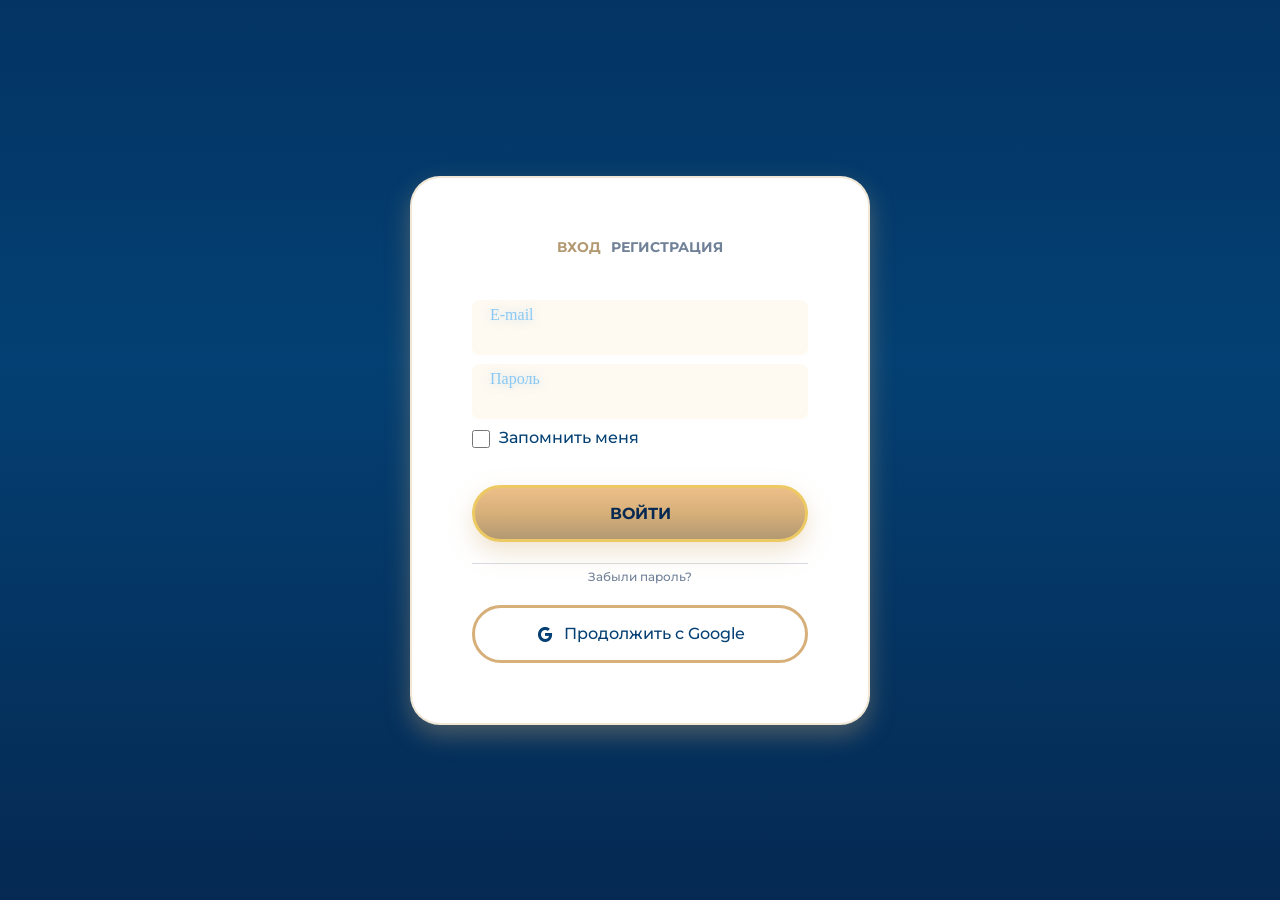
==== commit ec8d8be0: "update" ====
--- a/login.html
+++ b/login.html
@@ -9,8 +9,8 @@
     <meta name="apple-mobile-web-app-status-bar-style" content="black-translucent">
     
     <!-- Для Android -->
-    <meta name="theme-color" content="#4C3D74" media="(prefers-color-scheme: light)">
-    <meta name="theme-color" content="#4C3D74" media="(prefers-color-scheme: dark)">
+    <meta name="theme-color" content="#24374e" media="(prefers-color-scheme: light)">
+    <meta name="theme-color" content="#24374e" media="(prefers-color-scheme: dark)">
 
     <title>Онлайн-интенсив по наращиванию ресниц</title>
 
--- a/css/style.css
+++ b/css/style.css
@@ -12,7 +12,7 @@
     --primary-alternaite-color: #49605f;
 
     --secondary-color: #ffffff;
-
+    
     --border-radius: 30px;
 
     --primary-color-button: #edc963;
@@ -58,8 +58,56 @@
     --gradient-gold: linear-gradient(135deg, #f2b300 0%, #edc963 45%, #af7d36 100%);
 
     --gradient-dark: linear-gradient(135deg, #24374e 0%, #49605f 100%);
+
+    --gradient-title: linear-gradient(90deg, #fff3c4 0%, #edc963 42%, #af7d36 100%);
+
+    /* Карточки (синий градиент) */
+    --card-gradient: linear-gradient(180deg, #033464 0%, #044073 40%, #052952 100%);
+
+    /* Перевёрнутый градиент (снизу вверх) — отзеркаленный */
+    --card-gradient-flipped: linear-gradient(0deg, #033464 0%, #044073 40%, #052952 100%);
     
-    --gradient-title: linear-gradient(90deg, #fff3c4 0%, #edc963 42%, #af7d36 100%);
+    /* Декоративные элементы (синие цветы/узоры) */
+    --ornament-gradient: radial-gradient(circle, #145186 0%, #044073 60%, #052952 100%);
+    
+    /* Золотые элементы (луна, фоновые детали) */
+    --gold-gradient: linear-gradient(180deg, #EEBF88 0%, #D6AF79 50%, #B39972 100%);
+    
+    --bg-main: #EEBF88;
+    
+    /* Темно-синие (карточки / основной дизайн) */
+    --blue-dark: #052952;
+
+    --blue-deep: #033464;
+
+    --blue-primary: #044073;
+
+    --blue-mid: #145186;
+
+    --blue-light: #2B405A;
+
+    --blue-muted: #435C73;
+    
+    /* Серо-синие оттенки (узоры / тени) */
+    --gray-blue-1: #708198;
+
+    --gray-blue-2: #7D7766;
+
+    --gray-blue-3: #535555;
+    
+    /* Золотые / бежевые (луна, фон, декор) */
+    --gold-light: #EEBF88;
+
+    --gold: #D6AF79;
+
+    --gold-dark: #B39972;
+
+    /* Дополнительные эффекты */
+    --shadow-blue: 0 10px 30px rgba(3, 52, 100, 0.3);
+
+    --shadow-gold-new: 0 10px 25px rgba(208, 175, 121, 0.35);
+
+    --glow-blue: 0 0 15px rgba(20, 81, 134, 0.5);
 }
 
 /* Подключение шрифта "Montserrat" */
@@ -124,7 +172,7 @@
     transform: translateX(-50%);
     width: 60px;
     height: 25px;
-    background: var(--gradient-gold);
+    background: var(--gold-gradient);
     border-radius: 5px;
     box-shadow: 0 3px 10px rgba(0, 0, 0, 0.2);
 }
@@ -400,6 +448,20 @@
     background-size: cover;
     background-position: center;
     background-repeat: no-repeat;
+    opacity: 0.85;
+}
+
+.header::after,
+.banner::after {
+    content: '';
+    position: absolute;
+    top: 0;
+    left: 0;
+    width: 100%;
+    height: 100%;
+    z-index: -1;
+    background: radial-gradient(circle at center, rgba(208, 175, 121, 0.15) 0%, transparent 70%);
+    pointer-events: none;
 }
 
 /* Шапка */
@@ -470,11 +532,17 @@
     font-family: var(--font-family);
     font-weight: 700;
     font-size: 20px;
-    background: linear-gradient(135deg, #FF8C42, #FFD700);
+    background: var(--gold-gradient);
     -webkit-background-clip: text;
     background-clip: text;
     color: transparent;
     text-transform: uppercase;
+    animation: titleGlow 2s ease-in-out infinite alternate;
+}
+
+@keyframes titleGlow {
+    0% { filter: drop-shadow(0 0 2px rgba(208, 175, 121, 0.3)); }
+    100% { filter: drop-shadow(0 0 12px rgba(208, 175, 121, 0.7)); }
 }
 
 .banner__title {
@@ -541,17 +609,38 @@
     font-weight: 700;
     font-family: var(--font-family);
     font-size: 16px;
-    border: 3px solid var(--text-gold);;
+    border: 3px solid var(--text-gold);
+    box-shadow: var(--shadow-gold-new);
     text-transform: uppercase;
     transition: var(--transition);
     text-align: center;
+    position: relative;
+    overflow: hidden;
+}
+
+.btn::after {
+    content: '';
+    position: absolute;
+    top: 50%;
+    left: 50%;
+    width: 0;
+    height: 0;
+    border-radius: 50%;
+    background: rgba(255, 255, 255, 0.4);
+    transform: translate(-50%, -50%);
+    transition: width 0.6s, height 0.6s;
+}
+
+.btn:hover::after {
+    width: 300px;
+    height: 300px;
 }
 
 .btn:hover {
-    background: var(--gradient-gold);
-    color: var(--primary-color);
-    border-color: transparent;
-    box-shadow: var(--shadow-gold);
+    box-shadow: 0 15px 35px rgba(208, 175, 121, 0.5);
+    background: var(--gold-gradient);
+    color: var(--blue-dark);
+    border: 3px solid var(--text-gold);
 }
 
 .images {
@@ -563,6 +652,7 @@
     z-index: 2;
     transition: transform var(--transition);
     cursor: pointer;
+    filter: drop-shadow(0 20px 30px rgba(208, 175, 121, 0.4));
 }
 
 .images:hover {
@@ -580,7 +670,8 @@
     font-weight: 700;
     text-align: center;
     text-transform: uppercase;
-    color: var(--primary-alternaite-color);
+    color: #3fa9f5;
+    text-shadow: 0 0 8px rgba(63, 169, 245, 0.5);
     margin-bottom: 46px;
 }
 
@@ -599,8 +690,9 @@
 }
 
 .for-whom__card {
-    background: var(--background-color-card);
-    border: 3px solid var(--primary-color);
+    background: var(--card-gradient);
+    border: 3px solid rgba(208, 175, 121, 0.3);
+    box-shadow: var(--shadow-blue);
     border-radius: var(--border-radius);
     width: 341px;
     min-height: 138px;
@@ -608,6 +700,15 @@
     position: relative;
     display: flex;
     align-items: center;
+    transition: var(--transition);
+    cursor: pointer;
+}
+
+.for-whom__card:hover {
+    transform: translateY(-8px);
+    border-color: var(--gold);
+    box-shadow: var(--shadow-gold-new);
+    filter: drop-shadow(0 6px 12px rgba(208, 175, 121, 0.5));
 }
 
 .for-whom__card--between {
@@ -618,17 +719,18 @@
 }
 
 .for-whom__images {
-    width: 84px;
-    height: 84px;
+    width: 65px;
+    height: 65px;
     position: absolute;
-    left: -42px;
+    left: -34px;
     top: 45%;
     transform: translateY(-50%);
     z-index: 2;
+    filter: drop-shadow(0 6px 12px rgba(208, 175, 121, 0.5));
 }
 
 .for-whom__desc {
-    color: var(--primary-color);
+    color: var(--secondary-color);
     font-size: 16px;
     font-family: var(--font-family);
     line-height: 130%;
@@ -639,7 +741,7 @@
 }
 
 .for-whom__span {
-    color: var(--primary-color);
+    color: var(--gold-light);
     font-weight: 700;
 }
 
@@ -656,30 +758,35 @@
     font-weight: 700;
     font-size: 20px;
     line-height: 150%;
-    color: var(--primary-color);
+    background: linear-gradient(135deg, #FF8C42, #FFD700);
+    -webkit-background-clip: text;
+    background-clip: text;
+    color: transparent;
     text-transform: uppercase;
     width: 511px;
 }
 
 .button__for-whom {
-    background-color: var(--primary-color-button);
+    background: var(--gradient-gold);
     border-radius: var(--border-radius);
     padding: 20px 65px;
     font-family: var(--font-family);
     font-size: 16px;
     font-weight: 700;
-    color: var(--secondary-color);
+    color: var(--primary-color);
     text-transform: uppercase;
     transition: var(--transition);
     border: 3px solid var(--primary-color-button);
+    box-shadow: var(--shadow-gold);
     text-align: center;
 }
 
 .button__for-whom:hover {
-    background-color: transparent;
-    color: var(--primary-color-button);
-    border-color: var(--primary-color-button);
-    box-shadow: 0 5px 15px rgba(163, 135, 196, 0.4);
+    background: transparent;
+    color: var(--text-gold);
+    border-color: var(--text-gold);
+    box-shadow: 0 0 20px rgba(237, 201, 99, 0.18), inset 0 0 14px rgba(237, 201, 99, 0.08);
+    text-shadow: 0 0 6px rgba(237, 201, 99, 0.18);
 }
 
 .super__woman--images {
@@ -688,16 +795,25 @@
     top: 1px;
     width: 243px;
     height: 243px;
+    filter: drop-shadow(0 15px 30px rgba(208, 175, 121, 0.4));
 }
 
 /* Что будет на интенсиве? */
 .program {
-    background-color: var(--primary-color);
+    background: var(--card-gradient);
     padding-top: 168px;
 }
 
+.program::after {
+    background: linear-gradient(180deg, var(--blue-mid) 0%, var(--blue-deep) 100%);
+}
+
 .program__content--title {
-    color: var(--secondary-color);
+    background: var(--gold-gradient);
+    -webkit-background-clip: text;
+    background-clip: text;
+    color: transparent;
+    animation: titleGlow 2s ease-in-out infinite alternate;
     font-family: var(--font-family);
     font-size: 50px;
     text-align: center;
@@ -718,6 +834,21 @@
     align-items: center;
     gap: 23px;
     min-width: 0;
+    background: rgba(255, 255, 255, 0.08);
+    border-radius: var(--border-radius);
+    padding: 20px 15px;
+    transition: all 0.4s cubic-bezier(0.2, 0.9, 0.4, 1.1);
+    backdrop-filter: blur(10px);
+    border: 1px solid rgba(208, 175, 121, 0.2);
+    cursor: pointer;
+}
+
+.program__content--list:hover {
+    transform: translateY(-5px);
+    border-color: var(--gold);
+    background: rgba(208, 175, 121, 0.15);
+    box-shadow: var(--shadow-gold-new);
+    filter: drop-shadow(0 0 15px rgba(208, 175, 121, 0.9));
 }
 
 .program__images {
@@ -730,6 +861,7 @@
 
 .program__images:hover {
     transform: scale(1.1);
+    filter: drop-shadow(0 0 15px rgba(208, 175, 121, 0.9));
 }
 
 .program__desc {
@@ -745,7 +877,7 @@
 .program__span {
     font-size: 16px;
     line-height: 150%;
-    color: var(--secondary-color);
+    color: var(--gold);
     font-weight: 700;
     font-family: var(--font-family);
     text-transform: uppercase;
@@ -754,14 +886,18 @@
 /* О Юлии Ворман */
 .about {
     padding-top: 146px;
-    background-color: var(--primary-color);
+    background: var(--card-gradient-flipped);
 }
 
 .about__title {
     font-family: var(--font-family);
     font-weight: 700;
     font-size: 50px;
-    color: var(--secondary-color);
+    background: var(--gold-gradient);
+    -webkit-background-clip: text;
+    background-clip: text;
+    color: transparent;
+    animation: titleGlow 2s ease-in-out infinite alternate;
     text-align: center;
     text-transform: uppercase;
     margin-bottom: 31px;
@@ -780,6 +916,10 @@
 
 .about__text--span {
     font-weight: 700;
+    background: linear-gradient(135deg, #FF8C42, #FFD700);
+    -webkit-background-clip: text;
+    background-clip: text;
+    color: transparent;
 }
 
 .about__text--item {
@@ -795,6 +935,10 @@
 
 .about__text--item--span {
     font-weight: 700;
+    background: linear-gradient(135deg, #FF8C42, #FFD700);
+    -webkit-background-clip: text;
+    background-clip: text;
+    color: transparent;
 }
 
 /* Стили для индикаторов - Уменьшено расстояние между колонками */
@@ -821,7 +965,8 @@
     font-weight: 700;
     font-size: 50px;
     line-height: 66px;
-    color: var(--secondary-color);
+    color: #3fa9f5;
+    text-shadow: 0 0 8px rgba(63, 169, 245, 0.5);
 }
 
 .indicator_text {
@@ -830,7 +975,10 @@
     font-weight: 500;
     font-size: 16px;
     line-height: 150%;
-    color: var(--secondary-color);
+    background: linear-gradient(135deg, #FF8C42, #FFD700);
+    -webkit-background-clip: text;
+    background-clip: text;
+    color: transparent;
 }
 
 .about__text--footer {
@@ -846,6 +994,10 @@
 
 .about__text--footer--span {
     font-weight: 700;
+    background: linear-gradient(135deg, #FF8C42, #FFD700);
+    -webkit-background-clip: text;
+    background-clip: text;
+    color: transparent;
 }
 
 .about__main--images {
@@ -855,6 +1007,16 @@
     width: 349px;
     height: 451px;
     border-radius: var(--border-radius);
+    transition: var(--transition);
+    box-shadow: var(--shadow-gold-new);
+    border: 3px solid rgba(208, 175, 121, 0.3);
+    cursor: pointer;
+}
+
+.about__main--images:hover {
+    transform: scale(1.02);
+    border-color: var(--gold);
+    box-shadow: 0 20px 40px rgba(208, 175, 121, 0.4);
 }
 
 /* Лист уроков интенсива */
@@ -866,7 +1028,8 @@
     font-family: var(--font-family);
     font-weight: 700;
     font-size: 50px;
-    color: var(--primary-alternaite-color);
+    color: #3fa9f5;
+    text-shadow: 0 0 8px rgba(63, 169, 245, 0.5);
     text-transform: uppercase;
     text-align: center;
     margin-bottom: 46px;
@@ -908,7 +1071,11 @@
 .lesson-title {
     font-size: 18px;
     font-weight: 500;
-    color: var(--primary-color);
+    background: var(--gold-gradient);
+    -webkit-background-clip: text;
+    background-clip: text;
+    color: transparent;
+    animation: titleGlow 2s ease-in-out infinite alternate;
     font-family: var(--font-family);
     text-transform: uppercase;
 }
@@ -924,7 +1091,7 @@
 .icon::before, .icon::after {
     content: '';
     position: absolute;
-    background-color: var(--primary-color);
+    background-color: var(--gold-dark);
     transition: var(--transition);
 }
 
@@ -964,7 +1131,7 @@
     background-color: transparent !important;
     font-size: 15px;
     line-height: 1.6;
-    color: var(--primary-color);
+    color: var(--gray-blue-1);
 }
 
 /* Когда аккордеон открыт */
@@ -990,17 +1157,37 @@
     font-weight: 700;
     font-size: 20px;
     line-height: 150%;
-    color: var(--primary-color);
+    background: linear-gradient(135deg, #FF8C42, #FFD700);
+    -webkit-background-clip: text;
+    background-clip: text;
+    color: transparent;
     width: 350px;
 }
 
 .lesson--title--number {
     font-weight: 700;
+    color: #3fa9f5;
+    text-shadow: 0 0 8px rgba(63, 169, 245, 0.5);
+}
+
+/* При наведении на весь блок .accordion-label меняется текст */
+.accordion-label:hover .lesson--title--number {
+    background: var(--gold-gradient);
+    -webkit-background-clip: text;
+    background-clip: text;
+    color: transparent;
+    text-shadow: none;
+    animation: titleGlow 2s ease-in-out infinite alternate;
+}
+
+.accordion-label:hover .lesson-title {
+    color: #3fa9f5;
+    text-shadow: 0 0 8px rgba(63, 169, 245, 0.5);
 }
 
 /* Тарифы */
 .pricing {
-    background-color: var(--primary-color);
+    background: var(--card-gradient);
     padding-top: 168px;
 }
 
@@ -1009,7 +1196,11 @@
     font-weight: 700;
     font-size: 50px;
     text-align: center;
-    color: var(--secondary-color);
+    background: var(--gold-gradient);
+    -webkit-background-clip: text;
+    background-clip: text;
+    color: transparent;
+    animation: titleGlow 2s ease-in-out infinite alternate;
     text-transform: uppercase;
     margin-bottom: 46px;
 }
@@ -1021,18 +1212,29 @@
 }
 
 .pricing__content--card {
-    background-color: var(--background-color-card);
+    background: var(--card-gradient);
     border-radius: var(--border-radius);
     width: 375px;
     padding: 57px 30px 0 36px;
     position: relative;
+    transition: all 0.4s cubic-bezier(0.2, 0.9, 0.4, 1.1);
+    border: 2px solid rgba(208, 175, 121, 0.2);
+    box-shadow: var(--shadow-blue);
+    cursor: pointer;
+}
+
+.pricing__content--card:hover {
+    transform: translateY(-5px);
+    border-color: var(--gold);
+    box-shadow: var(--shadow-gold-new);
 }
 
 .pricing__content__card--title {
     font-family: var(--font-family);
     font-weight: 700;
     font-size: 16px;
-    color: var(--primary-color);
+    color: #3fa9f5;
+    text-shadow: 0 0 8px rgba(63, 169, 245, 0.5);
     text-transform: uppercase;
     margin-bottom: 15px;
 }
@@ -1043,7 +1245,7 @@
     font-size: 15px;
     line-height: 150%;
     text-transform: uppercase;
-    color: var(--primary-color);
+    color: var(--secondary-color);
     margin-bottom: 8px;
     display: flex;
     gap: 8px;
@@ -1053,13 +1255,17 @@
     font-weight: 700;
     font-size: 25px;
     flex-shrink: 0;
+    color: var(--gold);
 }
 
 .pricing__content--duration {
     font-family: var(--font-family);
     font-weight: 700;
     font-size: 16px;
-    color: var(--primary-color);
+    background: linear-gradient(135deg, #FF8C42, #FFD700);
+    -webkit-background-clip: text;
+    background-clip: text;
+    color: transparent;
     text-transform: uppercase;
     margin-top: 18px;
     margin-bottom: 8px;
@@ -1070,7 +1276,7 @@
     font-family: var(--font-family);
     font-weight: 500;
     font-size: 12px;
-    color: var(--primary-color);
+    color: var(--secondary-color);
     text-transform: uppercase;
     margin: 0;
     margin-right: 50px;
@@ -1080,6 +1286,7 @@
 
 .pricing__content__condition--span {
     font-weight: 700;
+    color: var(--gold-light);
 }
 
 .pricing__content--price {
@@ -1087,22 +1294,26 @@
     font-family: var(--font-family);
     font-weight: 700;
     font-size: 16px;
-    color: var(--primary-color);
+    background: linear-gradient(135deg, #FF8C42, #FFD700);
+    -webkit-background-clip: text;
+    background-clip: text;
+    color: transparent;
     margin: 0;
     text-align: center;
 }
 
 .pricing__content--button {
-    background-color: var(--primary-color-button);
+    background: var(--gold-gradient);
     border-radius: var(--border-radius);
     padding: 20px 75px;
     font-family: var(--font-family);
     font-size: 16px;
     font-weight: 700;
-    color: var(--secondary-color);
+    color: var(--blue-dark);
     text-transform: uppercase;
     transition: var(--transition);
     border: 3px solid var(--primary-color-button);
+    box-shadow: var(--shadow-gold-new);
     margin-left: 10px;
 }
 
@@ -1111,8 +1322,7 @@
     background-color: var(--primary-color-button);
     color: var(--secondary-color);
     border-color: var(--primary-color-button);
-    box-shadow: 0 0 15px rgba(163, 135, 196, 0.6), inset 0 0 15px rgba(163, 135, 196, 0.1);
-    text-shadow: 0 0 5px rgba(163, 135, 196, 0.3);
+    box-shadow: 0 15px 35px rgba(208, 175, 121, 0.5);
 }
 
 .pricing__content--images {
@@ -1124,10 +1334,12 @@
     object-fit: cover;
     transition: var(--transition);
     cursor: pointer;
+    filter: drop-shadow(0 10px 20px rgba(208, 175, 121, 0.5));
 }
 
 .pricing__content--images:hover {
     transform: scale(1.1) rotate(5deg);
+    filter: drop-shadow(0 5px 10px rgba(0, 0, 0, 0.2));
 }
 
 .pricing__content--stories {
@@ -1143,10 +1355,12 @@
     height: 67px;
     transition: var(--transition);
     cursor: pointer;
+    filter: drop-shadow(0 0 15px rgba(208, 175, 121, 0.9));
 }
 
 .pricing__content__images--gift:hover {
     transform: scale(1.1);
+    filter: drop-shadow(0 5px 10px rgba(0, 0, 0, 0.2));
 }
 
 .pricing__content__stories--text {
@@ -1155,12 +1369,15 @@
     font-weight: 700;
     font-size: 16px;
     line-height: 150%;
-    color: var(--secondary-color);
+    background: linear-gradient(135deg, #FF8C42, #FFD700);
+    -webkit-background-clip: text;
+    background-clip: text;
+    color: transparent;
     text-transform: uppercase;
 }
 
 .btn__stories {
-    border: 4px solid var(--primary-color-button);
+    border: 4px solid var(--gold);
     background-color: transparent;
     color: var(--secondary-color);
     padding: 20px 40px;
@@ -1175,10 +1392,10 @@
 }
 
 .btn__stories:hover {
-    background-color: var(--primary-color-button);
-    color: var(--secondary-color);
-    border-color: var(--primary-color-button);
-    box-shadow: 0 5px 15px rgba(163, 135, 196, 0.4);
+    background: var(--gold-gradient);
+    color: var(--blue-dark);
+    border: 4px solid var(--gold);
+    box-shadow: var(--shadow-gold-new);
 }
 
 .short__name {
@@ -1193,7 +1410,8 @@
 }
 
 .short__name:hover {
-    color: var(--primary-color-button);
+    color: #3fa9f5;
+    text-shadow: 0 0 8px rgba(63, 169, 245, 0.5);
 }
 
 /* А такие вопросы могут возникнуть у вас */
@@ -1205,7 +1423,8 @@
     font-family: var(--font-family);
     font-weight: 700;
     font-size: 50px;
-    color: var(--primary-alternaite-color);
+    color: #3fa9f5;
+    text-shadow: 0 0 8px rgba(63, 169, 245, 0.5);
     text-align: center;
     text-transform: uppercase;
     margin-bottom: 46px;
@@ -1247,9 +1466,18 @@
 .question-title {
     font-size: 18px;
     font-weight: 500;
-    color: var(--primary-color);
-    font-family: var(--font-family);
-    text-transform: uppercase;
+    background: var(--gold-gradient);
+    -webkit-background-clip: text;
+    background-clip: text;
+    color: transparent;
+    animation: titleGlow 2s ease-in-out infinite alternate;
+    font-family: var(--font-family);
+    text-transform: uppercase;
+}
+
+.question-title:hover {
+    color: #3fa9f5;
+    text-shadow: 0 0 8px rgba(63, 169, 245, 0.5);
 }
 
 .icon {
@@ -1263,7 +1491,7 @@
 .icon::before, .icon::after {
     content: '';
     position: absolute;
-    background-color: var(--primary-color);
+    background-color: var(--gold-dark);
     transition: var(--transition);
 }
 
@@ -1309,7 +1537,7 @@
     background-color: var(--secondary-color);
     font-size: 15px;
     line-height: 1.6;
-    color: var(--primary-color);
+    color: var(--gray-blue-1);
 }
 
 .content-wrapper {
@@ -1317,14 +1545,15 @@
 }
 
 .bx.bxl-telegram {
-    color: var(--text-dark);
+    color: var(--blue-primary);
     font-size: 50px;
     cursor: pointer;
     transition: var(--transition);
 }
 
 .bx.bxl-telegram:hover {
-    color: var(--text-gold-dark);
+    color: var(--gold);
+    filter: drop-shadow(0 0 8px rgba(208, 175, 121, 0.5));
 }
 
 .questions__text {
@@ -1332,7 +1561,10 @@
     font-weight: 700;
     font-size: 20px;
     line-height: 150%;
-    color: var(--primary-color);
+    background: linear-gradient(135deg, #FF8C42, #FFD700);
+    -webkit-background-clip: text;
+    background-clip: text;
+    color: transparent;
     text-transform: uppercase;
     width: 399px;
 }
@@ -1368,14 +1600,14 @@
 }
 
 .footer__logo:hover {
-    color: var(--primary-color-button);
+    color: var(--gold);
 }
 
 .inn {
     font-family: var(--font-family);
     font-weight: 700;
     font-size: 16px;
-    color: var(--secondary-color);
+    color: var(--gold-light);
     text-transform: uppercase;
     margin-top: 8px;
     margin-bottom: 8px;
@@ -1385,7 +1617,7 @@
     font-family: var(--font-family);
     font-weight: 700;
     font-size: 16px;
-    color: var(--secondary-color);
+    color: var(--gold-light);
     text-transform: uppercase;
     line-height: 1.4;
 }
@@ -1409,7 +1641,8 @@
 
 .up__link {
     text-decoration: none;
-    color: var(--secondary-color);
+    color: var(--gold);
+    filter: drop-shadow(0 0 10px rgba(208, 175, 121, 0.5));
     display: block;
     transition: var(--transition);
 }
@@ -1420,7 +1653,6 @@
 }
 
 .up__link:hover .bx.bx-up-arrow-alt {
-    color: var(--text-gold);
     transform: scale(1.08);
 }
 
@@ -1439,13 +1671,14 @@
     height: 40px;
     border-radius: 50%;
     background-color: rgba(255, 255, 255, 0.08);
-    border: 1px solid rgba(237, 201, 99, 0.16);
+    border: 1px solid rgba(208, 175, 121, 0.3);
     transition: var(--transition);
 }
 
 .social__icons a:hover {
-    background: var(--gradient-gold);
-    transform: scale(1.08);
+    background: var(--gold-gradient);
+    transform: scale(1.1);
+    border-color: transparent;
 }
 
 .social__icons i {
@@ -1470,13 +1703,13 @@
     font-family: var(--font-family);
     font-weight: 700;
     font-size: 16px;
+    color: var(--gold-light);
+    text-transform: uppercase;
+    transition: var(--transition);
+}
+
+.political__confidencial:hover, .oferta:hover, .hire__me:hover {
     color: var(--secondary-color);
-    text-transform: uppercase;
-    transition: var(--transition);
-}
-
-.political__confidencial:hover, .oferta:hover, .hire__me:hover {
-    color: var(--primary-color-button);
 }
 
 .social__icons {
@@ -1490,7 +1723,7 @@
     display: flex;
     align-items: center;
     justify-content: center;
-    background-color: var(--primary-color);
+    background: var(--card-gradient);
 }
 
 .form__container {
@@ -1503,6 +1736,8 @@
     max-width: 460px;
     margin: 0 20px;
     flex-direction: column;
+    border: 2px solid rgba(208, 175, 121, 0.3);
+    box-shadow: var(--shadow-gold-new);
 }
 
 .form__tabs {
@@ -1517,17 +1752,17 @@
     font-weight: 700;
     font-size: 14px;
     text-transform: uppercase;
-    color: var(--prefers-color-scheme);
+    color: var(--gray-blue-1);
     cursor: pointer;
     transition: var(--transition);
 }
 
 .form__tab:hover {
-    color: var(--primary-color);
+    color: var(--gold-dark);
 }
 
 .form__tab--active {
-    color: var(--primary-color);
+    color: var(--gold-dark);
 }
 
 .form__container--group {
@@ -1554,27 +1789,29 @@
 }
 
 .form__field:focus-within {
-    border-color: var(--primary-color-button);
+    border-color: var(--gold);
 }
 
 .label {
     display: flex;
     margin: 2px 0;
     opacity: 0.6;
-    color: #403A4B;
+    color: #3fa9f5;
+    text-shadow: 0 0 8px rgba(63, 169, 245, 0.5);
 }
 
 .btn__register {
-    background-color: var(--primary-color-button);
+    background: var(--gold-gradient);
     border-radius: var(--border-radius);
     padding: 16px;
     font-family: var(--font-family);
     font-size: 16px;
     font-weight: 700;
-    color: var(--secondary-color);
+    color: var(--blue-dark);
     text-transform: uppercase;
     transition: var(--transition);
     border: 3px solid var(--primary-color-button);
+    box-shadow: var(--shadow-gold-new);
     text-align: center;
     width: 100%;
     margin-bottom: 21px;
@@ -1587,12 +1824,11 @@
     background-color: var(--primary-color-button);
     color: var(--secondary-color);
     border-color: var(--primary-color-button);
-    box-shadow: 0 0 15px rgba(163, 135, 196, 0.6), inset 0 0 15px rgba(163, 135, 196, 0.1);
-    text-shadow: 0 0 5px rgba(163, 135, 196, 0.3);
+    box-shadow: 0 15px 35px rgba(208, 175, 121, 0.5);
 }
 
 .hr {
-    border-bottom: 1px solid var(--prefers-color-scheme);
+    border-bottom: 1px solid var(--line-color);
 }
 
 .btn__continue {
@@ -1602,9 +1838,9 @@
     column-gap: 9px;
     background: transparent;
     border-radius: var(--border-radius);
-    border: 3px solid var(--primary-color-button);
+    border: 3px solid var(--gold);
     padding: 16px;
-    color: var(--prefers-color-scheme);
+    color: var(--blue-primary);
     font-family: var(--font-family);
     font-weight: 500;
     margin-top: 21px;
@@ -1613,8 +1849,8 @@
 }
 
 .btn__continue:hover {
-    background-color: var(--primary-color-button);
-    color: var(--secondary-color);
+    background: var(--gold-gradient);
+    color: var(--blue-dark);
     border: 3px solid var(--primary-color-button);
 }
 
@@ -1629,7 +1865,7 @@
     column-gap: 9px;
     cursor: pointer;
     font-family: var(--font-family);
-    color: var(--prefers-color-scheme);
+    color: var(--blue-primary);
 }
 
 .checkbox {
@@ -1640,7 +1876,7 @@
 .forgot__password {
     text-align: center;
     text-decoration: none;
-    color: var(--prefers-color-scheme);
+    color: var(--gray-blue-1);
     font-size: 12px;
     margin-top: 5px;
     font-family: var(--font-family);
@@ -1648,7 +1884,7 @@
 }
 
 .forgot__password:hover {
-    color: var(--primary-color);
+    color: var(--gold-dark);
 }
 
 /* Для предзаписи */
@@ -1659,6 +1895,8 @@
     font-family: var(--font-family);
     font-weight: 700;
     text-transform: uppercase;
+    color: #3fa9f5;
+    text-shadow: 0 0 8px rgba(63, 169, 245, 0.5);
 }
 
 .remembers__me {
@@ -1667,7 +1905,7 @@
     column-gap: 9px;
     cursor: pointer;
     font-family: var(--font-family);
-    color: var(--prefers-color-scheme);
+    color: var(--blue-primary);
     margin-top: 21px;
 }
 
@@ -1676,30 +1914,32 @@
     height: 18px;
     min-width: 16px;
     margin-top: 2px;
-    accent-color: var(--primary-color-button);
+    accent-color: var(--gold);
 }
 
 .btn__pre--recording {
-    background-color: var(--primary-color-button);
+    background: var(--gold-gradient);
     border-radius: var(--border-radius);
     padding: 20px 65px;
     font-family: var(--font-family);
     font-size: 16px;
     font-weight: 700;
-    color: var(--secondary-color);
+    color: var(--blue-dark);
     text-transform: uppercase;
     transition: var(--transition);
     border: 3px solid var(--primary-color-button);
+    box-shadow: var(--shadow-gold-new);
     text-align: center;
     width: 100%;
     margin-top: 37px;
 }
 
 .btn__pre--recording:hover {
-    background-color: transparent;
-    color: var(--primary-color-button);
+    border: 3px solid var(--primary-color);
+    background-color: var(--primary-color-button);
+    color: var(--secondary-color);
     border-color: var(--primary-color-button);
-    box-shadow: 0 5px 15px rgba(163, 135, 196, 0.4);
+    box-shadow: 0 15px 35px rgba(208, 175, 121, 0.5);
 }
 
 /* Файлы Cookie */
@@ -1771,46 +2011,68 @@
 }
 
 .cookie__accept {
-    background-color: var(--primary-color-button);
+    background: var(--gradient-gold);
     border-radius: var(--border-radius);
     padding: 8px 16px;
     font-family: var(--font-family);
     font-size: 16px;
     font-weight: 700;
-    color: var(--secondary-color);
+    color: var(--primary-color);
     text-transform: uppercase;
     transition: var(--transition);
     border: 3px solid var(--primary-color-button);
+    box-shadow: var(--shadow-gold);
     text-align: center;
 }
 
 .cookie__accept:hover {
-    border: 3px solid var(--primary-color-button);
-    background-color: transparent;
-    color: var(--secondary-color);
-    box-shadow: 0 0 15px rgba(163, 135, 196, 0.6), inset 0 0 15px rgba(163, 135, 196, 0.1);
-    text-shadow: 0 0 5px rgba(163, 135, 196, 0.3);
+    background: transparent;
+    color: var(--text-gold);
+    border-color: var(--text-gold);
+    box-shadow: 0 0 20px rgba(237, 201, 99, 0.18), inset 0 0 14px rgba(237, 201, 99, 0.08);
+    text-shadow: 0 0 6px rgba(237, 201, 99, 0.18);
 }
 
 .cookie__decline {
     border-radius: var(--border-radius);
     background-color: transparent;
-    color: var(--secondary-color);
+    color: var(--text-gold);
     padding: 8px 16px;
     font-weight: 700;
     font-family: var(--font-family);
     font-size: 16px;
-    border: 3px solid var(--primary-color-button);
+    border: 3px solid var(--text-gold);
+    box-shadow: var(--shadow-gold-new);
     text-transform: uppercase;
     transition: var(--transition);
     text-align: center;
+    position: relative;
+    overflow: hidden;
+}
+
+.cookie__decline::after {
+    content: '';
+    position: absolute;
+    top: 50%;
+    left: 50%;
+    width: 0;
+    height: 0;
+    border-radius: 50%;
+    background: rgba(255, 255, 255, 0.4);
+    transform: translate(-50%, -50%);
+    transition: width 0.6s, height 0.6s;
+}
+
+.cookie__decline:hover::after {
+    width: 300px;
+    height: 300px;
 }
 
 .cookie__decline:hover {
-    background-color: var(--primary-color-button);
-    color: var(--secondary-color);
-    border-color: var(--primary-color-button);
-    box-shadow: 0 5px 15px rgba(163, 135, 196, 0.4);
+    box-shadow: 0 15px 35px rgba(208, 175, 121, 0.5);
+    background: var(--gold-gradient);
+    color: var(--blue-dark);
+    border: 3px solid var(--text-gold);
 }
 
 /* Модалка */
@@ -1836,15 +2098,16 @@
     width: min(520px, 100%);
     border-radius: 18px;
     padding: 22px 18px 18px;
-    background: #fffdf8;
+    background: var(--secondary-color);
     box-shadow: 0 18px 60px rgba(0, 0, 0, 0.25);
-    color: var(--text-dark);
+    color: var(--blue-primary);
     position: relative;
 
     transform: translateY(8px) scale(0.98);
     opacity: 0;
     transition: 200ms ease;
     font-family: var(--font-family);
+    border: 2px solid rgba(208, 175, 121, 0.3);
 }
 
 .modal-overlay.is-open .modal {
@@ -1862,6 +2125,7 @@
     border-radius: 999px;
     cursor: pointer;
     background: transparent;
+    color: var(--gold-dark);
     font-size: 28px;
     line-height: 42px;
 }
@@ -1869,18 +2133,21 @@
 /* Успешная запись */
 .form__success {
     text-align: center;
+    color: var(--gold);
 }
 
 .form__success-title {
     margin: 0 0 10px;
     font-size: 22px;
     font-family: var(--font-family);
+    color: var(--gold-dark);
 }
 
 .form__success-text {
     margin: 0 0 14px;
     line-height: 1.4;
     font-family: var(--font-family);
+    color: var(--blue-primary);
 }
 
 .form__code-wrapper {
@@ -1907,7 +2174,7 @@
 .form__code {
     display: flex;
     align-items: center;
-    background: #f1f1f1;
+    background: var(--input-color);
     border-radius: 12px;
     padding: 11px 14px 18px 18px;
     font-size: 28px;
@@ -1915,7 +2182,8 @@
     letter-spacing: 6px;
     display: inline-block;
     text-align: center;
-    color: var(--text-dark);
+    color: var(--gold-dark);
+    border: 2px solid rgba(208, 175, 121, 0.3);
 }
 
 .form__bot-btn {
@@ -1926,16 +2194,18 @@
     font-weight: 700;
     text-transform: uppercase;
     font-family: var(--font-family);
+    background: var(--gold-gradient);
+    color: var(--blue-dark);
+    border: 3px solid var(--primary-color-button);
+    transition: var(--transition);
+    font-size: 16px;
+    box-sizing: border-box;
+}
+
+.form__bot-btn:hover {
+    border: 3px solid var(--primary-color);
     background-color: var(--primary-color-button);
     color: var(--secondary-color);
-    border: 3px solid var(--primary-color-button);
-    transition: var(--transition);
-    font-size: 16px;
-    box-sizing: border-box;
-}
-
-.form__bot-btn:hover {
-    border: 3px solid var(--primary-color-button);
-    background-color: transparent;
-    color: var(--primary-color-button);
+    border-color: var(--primary-color-button);
+    box-shadow: 0 15px 35px rgba(208, 175, 121, 0.5);
 }
--- a/css/media.css
+++ b/css/media.css
@@ -262,7 +262,7 @@
         width: 44px;
         height: 44px;
     }
-    
+
     /* Навигация */
     .nav {
         display: none;
@@ -271,7 +271,10 @@
         left: 0;
         width: 100%;
         height: 100vh;
-        background-color: var(--primary-color);
+        background-image: url('../images/main/main_URAZA_BAIRAM/background_nav.jpg');
+        background-size: cover;
+        background-position: center;
+        background-repeat: no-repeat;
         z-index: 1000;
         padding: 100px 20px 20px;
     }
